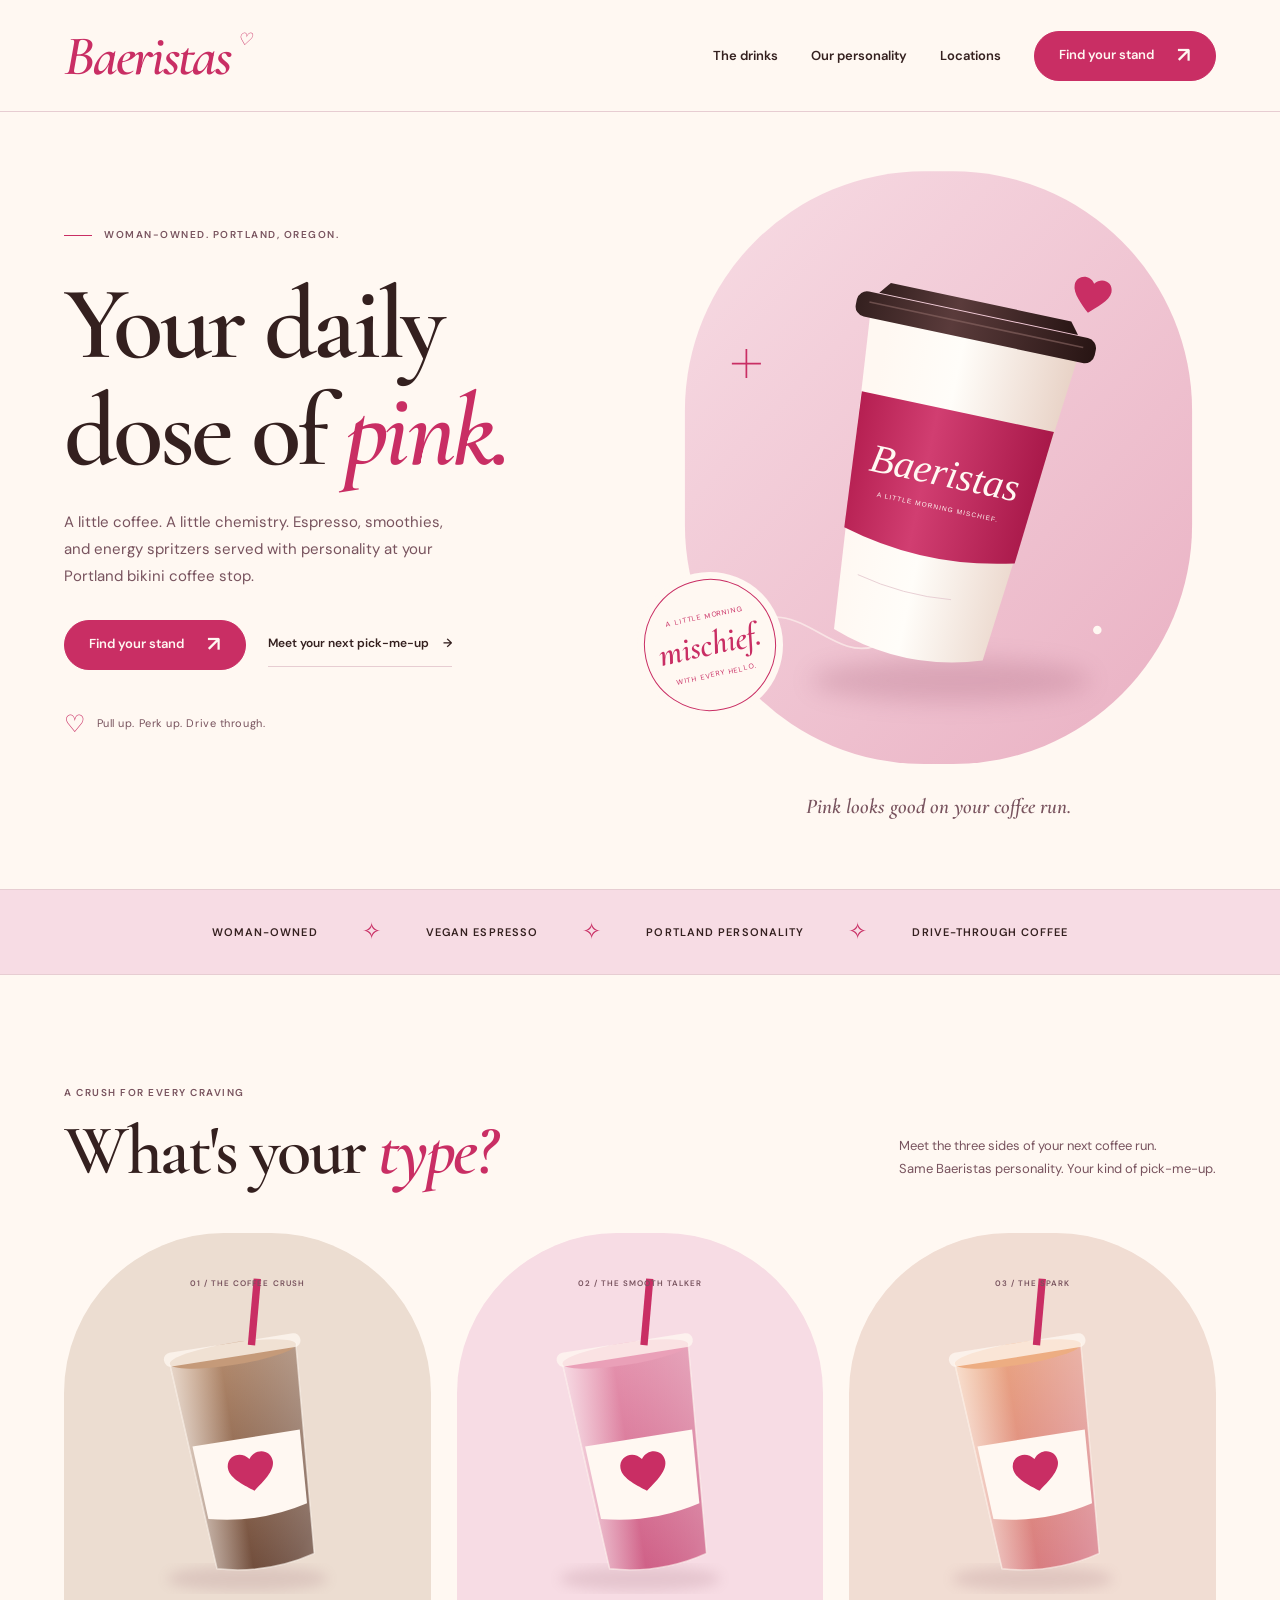
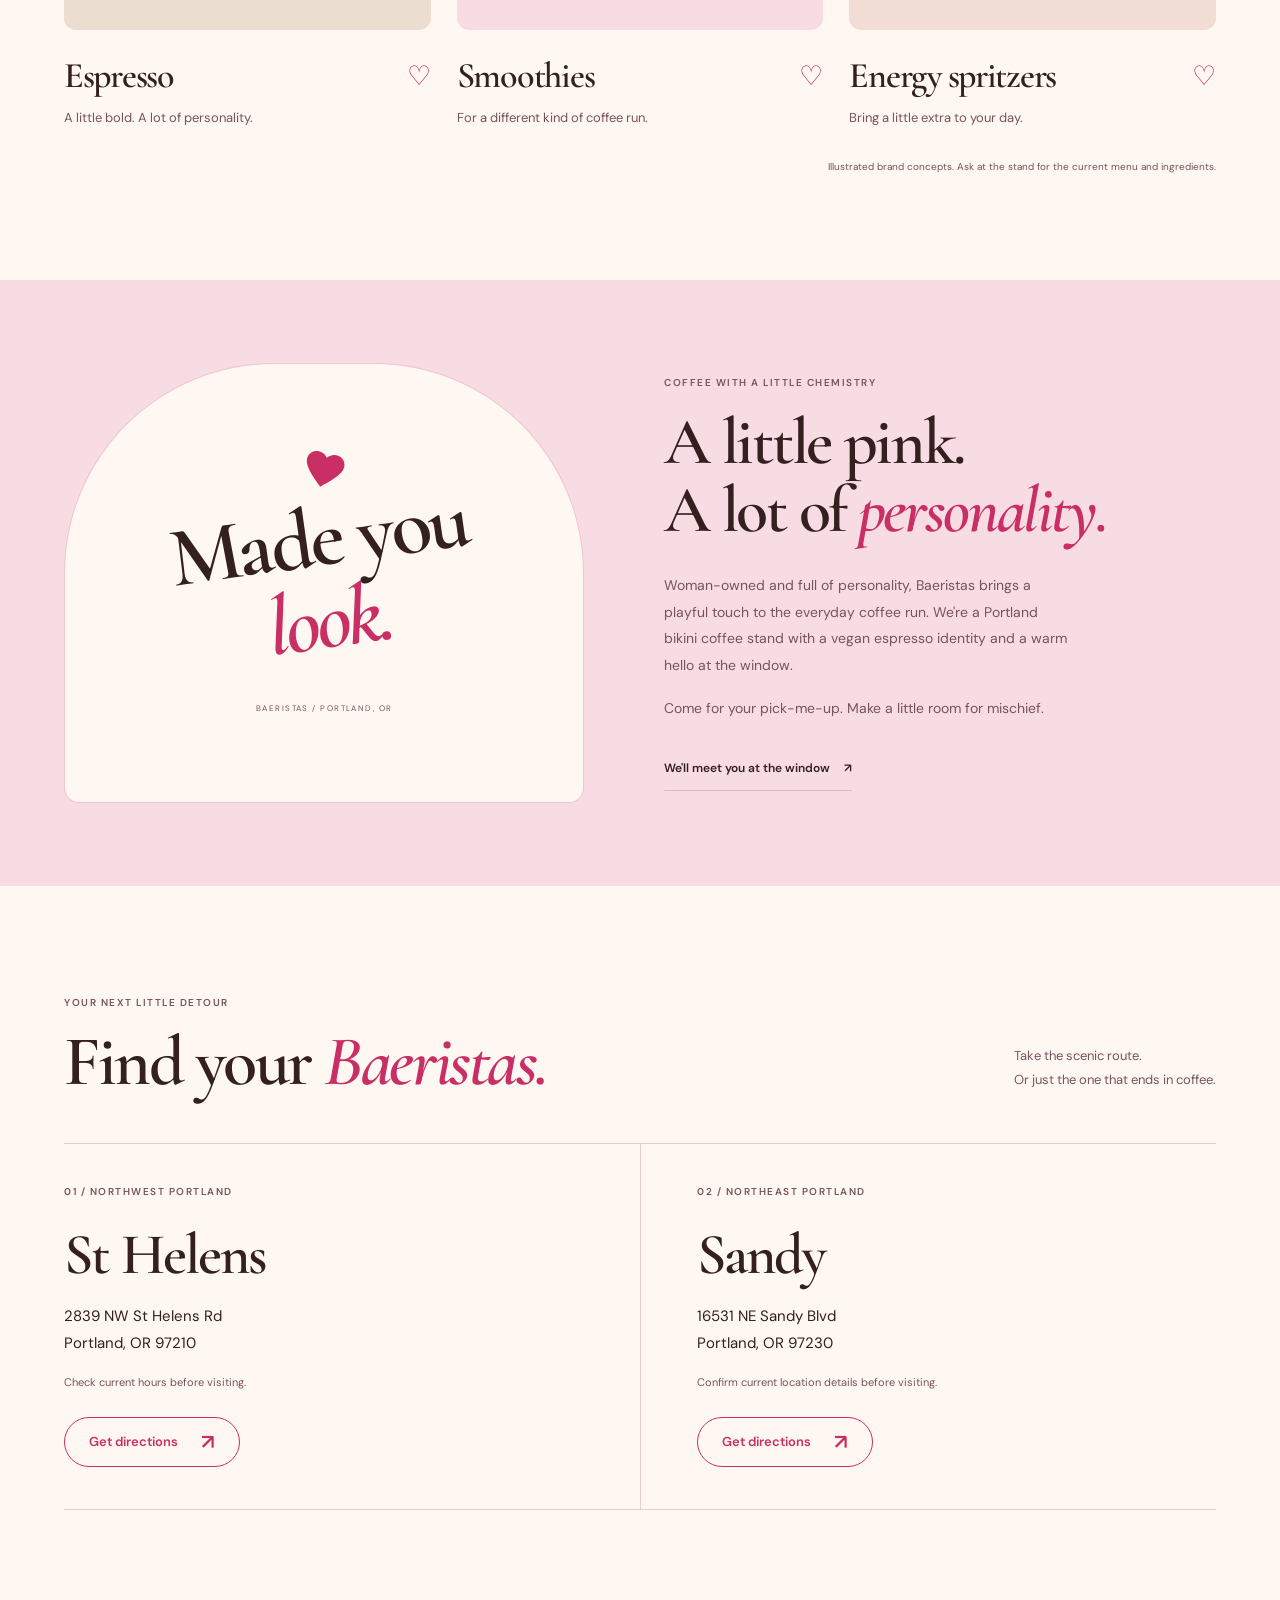
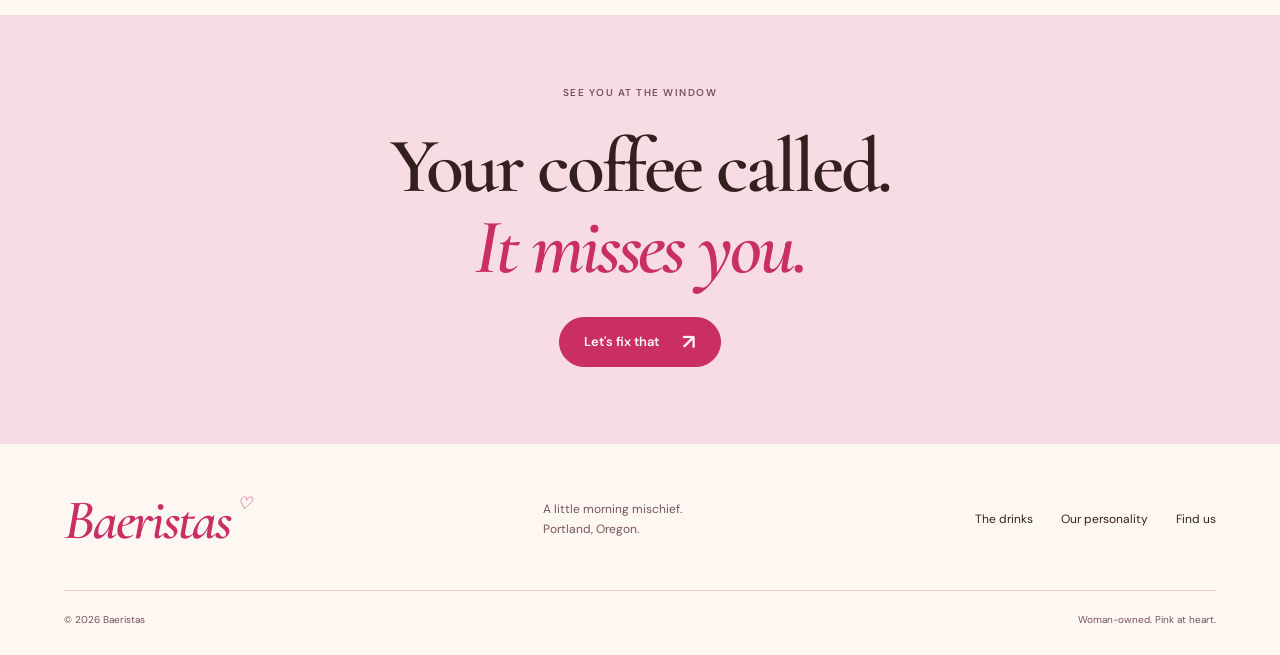
==== website-mockup/index.html @ e29a3599 "Add researched Baeristas brand kit and responsive website mockup" ====
<!doctype html>
<html lang="en">
<head>
<meta charset="utf-8"><meta name="viewport" content="width=device-width, initial-scale=1">
<title>Baeristas — A little morning mischief.</title>
<meta name="description" content="Meet Baeristas, Portland’s woman-owned bikini coffee stop. Explore espresso, smoothies, and energy spritzers, and find your stand.">
<meta name="theme-color" content="#FFF8F2"><meta name="robots" content="noindex,nofollow">
<link rel="icon" href="assets/heart-pink.svg" type="image/svg+xml"><link rel="stylesheet" href="style.css">
<link rel="preload" href="assets/DisplayItalic.ttf" as="font" type="font/ttf" crossorigin>
</head>
<body>
<a href="#main" class="skip">Skip to content</a>
<header class="header">
<a class="wordmark" href="#" aria-label="Baeristas home">Baeristas<span aria-hidden="true">♡</span></a>
<button class="menu-toggle" aria-label="Open navigation" aria-expanded="false" aria-controls="main-nav">Menu <span aria-hidden="true">＋</span></button>
<nav id="main-nav" aria-label="Main navigation"><a href="#drinks">The drinks</a><a href="#story">Our personality</a><a href="#locations">Locations</a><a class="button" href="#locations">Find your stand <span aria-hidden="true">↗</span></a></nav>
</header>
<main id="main">
<section class="hero wrap" aria-labelledby="hero-title">
<div class="hero-copy"><p class="eyebrow"><span class="short-rule"></span> Woman-owned. Portland, Oregon.</p><h1 id="hero-title">Your daily<br>dose of <em>pink.</em></h1><p class="intro">A little coffee. A little chemistry. Espresso, smoothies, and energy spritzers served with personality at your Portland bikini coffee stop.</p><div class="hero-actions"><a class="button" href="#locations">Find your stand <span aria-hidden="true">↗</span></a><a class="text-link" href="#drinks">Meet your next pick-me-up <span aria-hidden="true">→</span></a></div><p class="service"><span aria-hidden="true">♡</span> Pull up. Perk up. Drive through.</p></div>
<div class="hero-art"><img src="assets/hero-cup.svg" alt="Illustration of a cream Baeristas coffee cup with a cherry-pink sleeve" width="650" height="740" fetchpriority="high"><div class="hero-badge"><span>A LITTLE MORNING</span><strong>mischief.</strong><span>WITH EVERY HELLO.</span></div><p class="art-caption">Pink looks good on your coffee run.</p></div>
</section>
<div class="brand-strip" aria-label="Woman-owned, vegan positioning, drive-through coffee"><span>Woman-owned</span><span aria-hidden="true">✧</span><span>Vegan espresso</span><span aria-hidden="true">✧</span><span>Portland personality</span><span aria-hidden="true">✧</span><span>Drive-through coffee</span></div>
<section id="drinks" class="drinks wrap" aria-labelledby="drinks-title"><div class="section-top"><div><p class="eyebrow">A crush for every craving</p><h2 id="drinks-title">What's your <em>type?</em></h2></div><p>Meet the three sides of your next coffee run.<br>Same Baeristas personality. Your kind of pick-me-up.</p></div>
<div class="drink-grid">
<article class="drink"><div class="drink-art coffee-art"><span class="number">01 / THE COFFEE CRUSH</span><img src="assets/espresso.svg" alt="Illustrated iced coffee" width="500" height="480" loading="lazy"></div><div class="drink-title"><h3>Espresso</h3><span aria-hidden="true">♡</span></div><p>A little bold. A lot of personality.</p></article>
<article class="drink"><div class="drink-art smoothie-art"><span class="number">02 / THE SMOOTH TALKER</span><img src="assets/smoothies.svg" alt="Illustrated pink blended drink" width="500" height="480" loading="lazy"></div><div class="drink-title"><h3>Smoothies</h3><span aria-hidden="true">♡</span></div><p>For a different kind of coffee run.</p></article>
<article class="drink"><div class="drink-art spritzer-art"><span class="number">03 / THE SPARK</span><img src="assets/spritzers.svg" alt="Illustrated colorful energy spritzer" width="500" height="480" loading="lazy"></div><div class="drink-title"><h3>Energy spritzers</h3><span aria-hidden="true">♡</span></div><p>Bring a little extra to your day.</p></article>
</div><p class="drink-note">Illustrated brand concepts. Ask at the stand for the current menu and ingredients.</p>
</section>
<section id="story" class="story" aria-labelledby="story-title"><div class="story-inner wrap"><div class="story-art" aria-hidden="true"><div class="orbit"></div><img src="assets/heart-pink.svg" alt="" width="110" height="100"><span>Made you<br><em>look.</em></span><small>BAERISTAS / PORTLAND, OR</small></div><div class="story-copy"><p class="eyebrow">Coffee with a little chemistry</p><h2 id="story-title">A little pink.<br>A lot of <em>personality.</em></h2><p>Woman-owned and full of personality, Baeristas brings a playful touch to the everyday coffee run. We're a Portland bikini coffee stand with a vegan espresso identity and a warm hello at the window.</p><p>Come for your pick-me-up. Make a little room for mischief.</p><a class="text-link" href="#locations">We'll meet you at the window <span aria-hidden="true">↗</span></a></div></div></section>
<section id="locations" class="locations wrap" aria-labelledby="locations-title"><div class="section-top"><div><p class="eyebrow">Your next little detour</p><h2 id="locations-title">Find your <em>Baeristas.</em></h2></div><p>Take the scenic route.<br>Or just the one that ends in coffee.</p></div><div class="location-grid">
<article class="location"><p class="eyebrow">01 / Northwest Portland</p><h3>St Helens</h3><address>2839 NW St Helens Rd<br>Portland, OR 97210</address><p class="hours">Check current hours before visiting.</p><a class="button outline" href="https://www.google.com/maps/dir/?api=1&amp;destination=2839%20NW%20St%20Helens%20Rd%2C%20Portland%2C%20OR%2097210" target="_blank" rel="noopener noreferrer">Get directions <span aria-hidden="true">↗</span><span class="sr-only"> to St Helens, opens a new tab</span></a></article>
<article class="location"><p class="eyebrow">02 / Northeast Portland</p><h3>Sandy</h3><address>16531 NE Sandy Blvd<br>Portland, OR 97230</address><p class="hours">Confirm current location details before visiting.</p><a class="button outline" href="https://www.google.com/maps/dir/?api=1&amp;destination=16531%20NE%20Sandy%20Blvd%2C%20Portland%2C%20OR%2097230" target="_blank" rel="noopener noreferrer">Get directions <span aria-hidden="true">↗</span><span class="sr-only"> to Sandy, opens a new tab</span></a></article>
</div></section>
<section class="closing"><p class="eyebrow">See you at the window</p><p>Your coffee called.<br><em>It misses you.</em></p><a class="button" href="#locations">Let's fix that <span aria-hidden="true">↗</span></a></section>
</main>
<footer class="footer wrap"><div class="footer-top"><a class="wordmark" href="#" aria-label="Baeristas home">Baeristas<span aria-hidden="true">♡</span></a><p>A little morning mischief.<br>Portland, Oregon.</p><nav aria-label="Footer navigation"><a href="#drinks">The drinks</a><a href="#story">Our personality</a><a href="#locations">Find us</a></nav></div><div class="footer-bottom"><small>© 2026 Baeristas</small><small>Woman-owned. Pink at heart.</small></div></footer>
<a class="mobile-visit button" href="#locations">Find your stand <span aria-hidden="true">↗</span></a>
<script src="script.js"></script>
</body></html>
---- website-mockup/style.css ----
@font-face{font-family:Display;src:url(assets/Display.ttf) format('truetype');font-weight:600;font-display:swap}@font-face{font-family:Display;src:url(assets/DisplayItalic.ttf) format('truetype');font-style:italic;font-weight:600;font-display:swap}@font-face{font-family:Body;src:url(assets/Body.ttf) format('truetype');font-weight:400;font-display:swap}@font-face{font-family:Body;src:url(assets/BodyBold.ttf) format('truetype');font-weight:600;font-display:swap}
:root{--cream:#FFF8F2;--blush:#F7DCE4;--pink:#C92E64;--ink:#34201F;--berry:#78535E;--line:#E7CDD2;--display:Display,Georgia,serif;--body:Body,Arial,sans-serif}
*{box-sizing:border-box}html{scroll-behavior:smooth;scroll-padding-top:35px}body{margin:0;background:var(--cream);color:var(--ink);font-family:var(--body);font-size:16px;line-height:1.65}a{color:inherit;text-decoration:none}button{font:inherit}a,button{-webkit-tap-highlight-color:transparent}a:focus-visible,button:focus-visible{outline:3px solid var(--pink);outline-offset:6px}img{display:block;max-width:100%}em{font-weight:600;color:var(--pink)}h1,h2,h3,p{margin:0}h1,h2,h3{font-family:var(--display);font-weight:600;line-height:1.03;letter-spacing:-.035em}h1{font-size:clamp(72px,8.1vw,120px)}h2{font-size:clamp(48px,5.5vw,76px)}h3{font-size:39px}p{color:var(--berry)}.wrap{max-width:1320px;margin:auto;padding-left:64px;padding-right:64px}.header{max-width:1440px;margin:auto;min-height:112px;padding:22px 64px;display:flex;align-items:center;justify-content:space-between;border-bottom:1px solid var(--line);gap:28px}.wordmark{font-family:var(--display);font-style:italic;font-size:56px;line-height:1;letter-spacing:-.04em;color:var(--pink);display:inline-flex;align-items:flex-start;gap:7px}.wordmark span{font-family:var(--body);font-size:17px;margin-top:3px}.header nav{display:flex;align-items:center;gap:33px;font-size:13px;font-weight:600}.header nav>a:not(.button){min-height:44px;display:flex;align-items:center}.button{min-height:50px;padding:13px 24px;border:1px solid var(--pink);border-radius:100px;display:inline-flex;align-items:center;justify-content:center;gap:23px;background:var(--pink);color:var(--cream);font-size:13px;font-weight:600;line-height:1.4;transition:background .2s,transform .2s;white-space:nowrap}.button:hover{background:#AD2153;border-color:#AD2153;transform:translateY(-2px)}.button span[aria-hidden]{font-size:21px;line-height:1}.hero{display:grid;grid-template-columns:1.05fr 1fr;gap:14px;padding-top:44px;padding-bottom:64px;align-items:center}.hero-copy{padding-top:12px;padding-bottom:22px;position:relative;z-index:1}.eyebrow{text-transform:uppercase;letter-spacing:.15em;font-size:10px;font-weight:600;color:var(--berry);display:flex;align-items:center;gap:12px}.short-rule{height:1px;width:28px;background:var(--pink)}.hero h1{margin:27px 0 24px}.hero .intro{max-width:405px;font-size:15px;line-height:1.8}.hero-actions{display:flex;align-items:center;gap:22px;margin:30px 0}.text-link{font-size:12px;font-weight:600;line-height:1.6;display:inline-flex;gap:14px;align-items:center;min-height:44px;border-bottom:1px solid var(--line)}.text-link:hover{color:var(--pink);border-color:var(--pink)}.service{font-size:11px;letter-spacing:.05em;display:flex;gap:10px;align-items:center;margin-top:34px}.service span{font-size:24px;color:var(--pink)}.hero-art{position:relative;min-width:0}.hero-art>img{width:100%;height:auto}.hero-badge{position:absolute;left:-3%;bottom:17%;width:132px;height:132px;border-radius:50%;background:var(--cream);border:1px solid var(--pink);display:flex;flex-direction:column;align-items:center;justify-content:center;transform:rotate(-12deg);color:var(--pink);box-shadow:0 0 0 7px var(--cream)}.hero-badge span{font-size:7px;letter-spacing:.13em}.hero-badge strong{font-family:var(--display);font-style:italic;font-size:34px;line-height:1.4}.art-caption{text-align:center;font-family:var(--display);font-style:italic;font-size:21px;margin-top:2px}.brand-strip{display:flex;align-items:center;justify-content:center;gap:44px;background:var(--blush);border-top:1px solid var(--line);border-bottom:1px solid var(--line);padding:23px 24px;font-size:11px;font-weight:600;letter-spacing:.1em;text-transform:uppercase}.brand-strip span:nth-child(even){font-size:23px;font-weight:400;color:var(--pink)}.drinks{padding-top:110px;padding-bottom:105px}.section-top{display:flex;justify-content:space-between;gap:45px;align-items:flex-end;margin-bottom:45px}.section-top h2{margin-top:14px}.section-top>p{font-size:13px;line-height:1.8;margin-bottom:7px}.drink-grid{display:grid;grid-template-columns:repeat(3,1fr);gap:26px}.drink-art{border-radius:160px 160px 12px 12px;position:relative;overflow:hidden;padding-top:45px}.coffee-art{background:#ECDDD1}.smoothie-art{background:var(--blush)}.spritzer-art{background:#F1DDD3}.drink-art img{width:100%;height:auto}.number{font-size:8px;letter-spacing:.13em;position:absolute;top:44px;left:0;width:100%;text-align:center;color:var(--berry);font-weight:600}.drink-title{display:flex;justify-content:space-between;align-items:center;margin-top:24px;gap:12px}.drink-title h3{font-size:36px}.drink-title>span{color:var(--pink);font-size:27px}.drink>p{font-size:13px;margin-top:9px}.drink-note{font-size:10px;text-align:right;margin-top:30px}.story{background:var(--blush);padding:83px 0}.story-inner{display:grid;grid-template-columns:1fr 1.06fr;align-items:center;gap:80px}.story-art{position:relative;min-height:440px;display:flex;align-items:center;justify-content:center;flex-direction:column;border:1px solid #C92E6440;border-radius:210px 210px 15px 15px;overflow:hidden;background:var(--cream)}.story-art>span{font-family:var(--display);font-size:85px;letter-spacing:-.04em;line-height:.96;transform:rotate(-8deg);text-align:center;margin-top:8px}.story-art img{width:42px;height:auto;transform:rotate(13deg)}.story-art small{font-size:8px;letter-spacing:.18em;margin-top:42px;color:var(--berry)}.story-copy h2{font-size:66px;margin:18px 0 27px}.story-copy>p:not(.eyebrow){font-size:14px;line-height:1.9;max-width:410px;margin-bottom:16px}.story-copy .text-link{margin-top:10px;border-color:#C92E6440}.locations{padding-top:109px;padding-bottom:105px}.location-grid{display:grid;grid-template-columns:1fr 1fr;border-top:1px solid var(--line);border-bottom:1px solid var(--line)}.location{padding:40px 40px 42px 0}.location+.location{border-left:1px solid var(--line);padding-left:56px}.location h3{font-size:58px;margin:24px 0 19px}.location address{font-style:normal;font-size:15px;line-height:1.8}.hours{font-size:11px;margin-top:16px;margin-bottom:26px}.outline{background:transparent;color:var(--pink)}.outline:hover{color:var(--cream)}.closing{background:var(--blush);text-align:center;padding:70px 24px 77px}.closing .eyebrow{justify-content:center}.closing>p:not(.eyebrow){font-family:var(--display);font-size:78px;letter-spacing:-.04em;line-height:1.04;color:var(--ink);margin:24px 0 29px}.footer{padding-top:48px;padding-bottom:26px}.footer-top{display:flex;align-items:center;justify-content:space-between;gap:25px;padding-bottom:42px}.footer-top p{font-size:12px}.footer nav{display:flex;gap:28px;font-size:12px}.footer nav a{min-height:44px;display:flex;align-items:center}.footer-bottom{display:flex;align-items:center;justify-content:space-between;border-top:1px solid var(--line);padding-top:21px;color:var(--berry)}.footer-bottom small{font-size:10px}.menu-toggle,.mobile-visit{display:none}.sr-only{position:absolute;width:1px;height:1px;padding:0;margin:-1px;overflow:hidden;clip:rect(0,0,0,0);white-space:nowrap;border:0}.skip{position:fixed;top:12px;left:12px;z-index:10;transform:translateY(-200%);padding:10px 20px;background:var(--ink);color:var(--cream)}.skip:focus{transform:translateY(0)}
@media(min-width:1450px){.hero{gap:40px}.hero h1{font-size:120px}}
@media(max-width:1100px){.wrap{padding-left:40px;padding-right:40px}.header{padding-left:40px;padding-right:40px}.header nav{gap:22px}.hero h1{font-size:86px}.hero-actions{flex-wrap:wrap;gap:12px}.hero .intro{font-size:14px;max-width:340px}.hero-badge{width:108px;height:108px}.hero-badge strong{font-size:29px}.brand-strip{gap:24px;font-size:9px}.story-inner{gap:42px}.story-copy h2{font-size:55px}.story-art>span{font-size:75px}.section-top{gap:28px}.section-top>p{max-width:260px;font-size:12px}.drink-title h3{font-size:29px}}
@media(max-width:800px){.header{min-height:94px}.header nav{gap:17px}.header nav .button{display:none}.wordmark{font-size:47px}.hero{padding-top:38px;padding-bottom:45px;gap:0}.hero h1{font-size:76px}.hero .eyebrow{font-size:8px;letter-spacing:.08em}.hero .intro{font-size:13px;max-width:290px}.hero-badge{left:-4%;bottom:8%;width:92px;height:92px}.hero-badge span{font-size:5px}.hero-badge strong{font-size:25px}.hero-actions{margin:23px 0}.service{margin-top:15px;font-size:9px}.art-caption{font-size:17px;margin-top:14px}.brand-strip{gap:17px;font-size:8px;padding:18px 15px}.brand-strip span:nth-child(even){font-size:18px}.drinks,.locations{padding-top:75px;padding-bottom:75px}.section-top h2{font-size:54px}.section-top>p{max-width:220px;font-size:11px}.drink-grid{gap:16px}.drink-title h3{font-size:26px}.drink>p{font-size:11px}.number{font-size:6px;top:33px}.drink-art{padding-top:34px}.story{padding:60px 0}.story-inner{gap:34px}.story-art{min-height:360px}.story-art>span{font-size:63px}.story-copy h2{font-size:46px}.story-copy>p:not(.eyebrow){font-size:12px}.story-copy .eyebrow{font-size:8px}.location+.location{padding-left:32px}.location h3{font-size:49px}.location address{font-size:13px}.hours{font-size:10px;min-height:32px}.footer nav{gap:15px}.footer-top p{max-width:160px;font-size:11px}.closing>p:not(.eyebrow){font-size:68px}}
@media(max-width:600px){html{scroll-padding-top:22px}.wrap{padding-left:24px;padding-right:24px}.header{padding:21px 24px;min-height:85px;position:relative;flex-wrap:wrap;gap:0}.header .wordmark{font-size:44px}.menu-toggle{display:flex;align-items:center;justify-content:center;gap:10px;min-height:44px;min-width:70px;background:transparent;border:0;color:var(--ink);font-size:12px;padding:6px 0 6px 15px}.menu-toggle span{font-size:23px;color:var(--pink)}.header nav{display:none;flex-basis:100%;flex-direction:column;align-items:stretch;padding:26px 0 7px;gap:8px}.header nav.open{display:flex}.header nav a{justify-content:center}.header nav .button{display:flex;margin-top:10px}.hero{display:flex;flex-direction:column;padding-top:32px;padding-bottom:33px;gap:19px}.hero-copy{padding:0;width:100%}.hero .eyebrow{font-size:8px;letter-spacing:.12em}.hero h1{font-size:83px;line-height:.97;margin-top:24px;margin-bottom:24px}.hero .intro{font-size:13px;max-width:335px;line-height:1.8}.hero-actions{margin:24px 0 0;gap:7px 15px;align-items:center}.hero-actions .button{padding:13px 21px;gap:18px}.hero-actions .text-link{font-size:10px;gap:7px}.service{margin-top:15px;font-size:9px}.hero-art{width:100%;max-width:380px;margin-top:0}.hero-art>img{height:380px;object-fit:contain}.hero-badge{width:102px;height:102px;left:0;bottom:15%}.hero-badge span{font-size:6px}.hero-badge strong{font-size:27px}.art-caption{font-size:19px;margin-top:0}.brand-strip{flex-wrap:wrap;gap:5px 18px;padding:21px 24px;font-size:8px;letter-spacing:.06em}.brand-strip span:nth-child(4){display:none}.brand-strip span{flex:0 0 auto}.drinks{padding-top:57px;padding-bottom:57px}.section-top{display:block;margin-bottom:30px}.section-top h2{font-size:58px;margin-top:15px}.section-top>p{font-size:12px;margin-top:19px;max-width:100%}.drink-grid{grid-template-columns:1fr;gap:35px}.drink-art{border-radius:180px 180px 12px 12px;padding-top:15px}.drink-art img{height:330px;object-fit:contain}.number{font-size:8px;top:31px}.drink-title{margin-top:17px}.drink-title h3{font-size:37px}.drink>p{font-size:12px;margin-top:7px}.drink-note{text-align:left;font-size:9px;line-height:1.7;margin-top:25px}.story{padding:40px 0 48px}.story-inner{grid-template-columns:1fr;gap:35px}.story-art{min-height:340px}.story-art>span{font-size:77px}.story-art small{margin-top:30px}.story-copy h2{font-size:58px;margin-top:17px}.story-copy .eyebrow{font-size:9px}.story-copy>p:not(.eyebrow){font-size:13px}.locations{padding-top:58px;padding-bottom:57px}.locations h2{font-size:55px}.location-grid{grid-template-columns:1fr}.location{padding:30px 0}.location+.location{padding:30px 0;border-left:0;border-top:1px solid var(--line)}.location h3{font-size:52px;margin:18px 0}.location address{font-size:14px}.hours{font-size:10px;min-height:0;margin:14px 0 22px}.closing{padding:47px 24px 49px}.closing>p:not(.eyebrow){font-size:60px}.closing .eyebrow{font-size:8px}.footer{padding-top:33px;padding-bottom:104px}.footer-top{flex-wrap:wrap;align-items:flex-start;padding-bottom:25px;gap:26px}.footer-top .wordmark{font-size:48px}.footer-top>p{font-size:10px;padding-top:4px;max-width:120px}.footer nav{flex-basis:100%;gap:29px;font-size:11px}.footer-bottom{gap:20px}.footer-bottom small{font-size:9px}.mobile-visit{position:fixed;bottom:max(14px,env(safe-area-inset-bottom));left:24px;right:24px;z-index:5;box-shadow:0 4px 24px #34201F25;display:flex;min-height:50px;border:3px solid var(--cream);justify-content:space-between;padding:12px 22px}.skip{font-size:12px}}
@media(prefers-reduced-motion:reduce){html{scroll-behavior:auto}*{transition:none!important}}
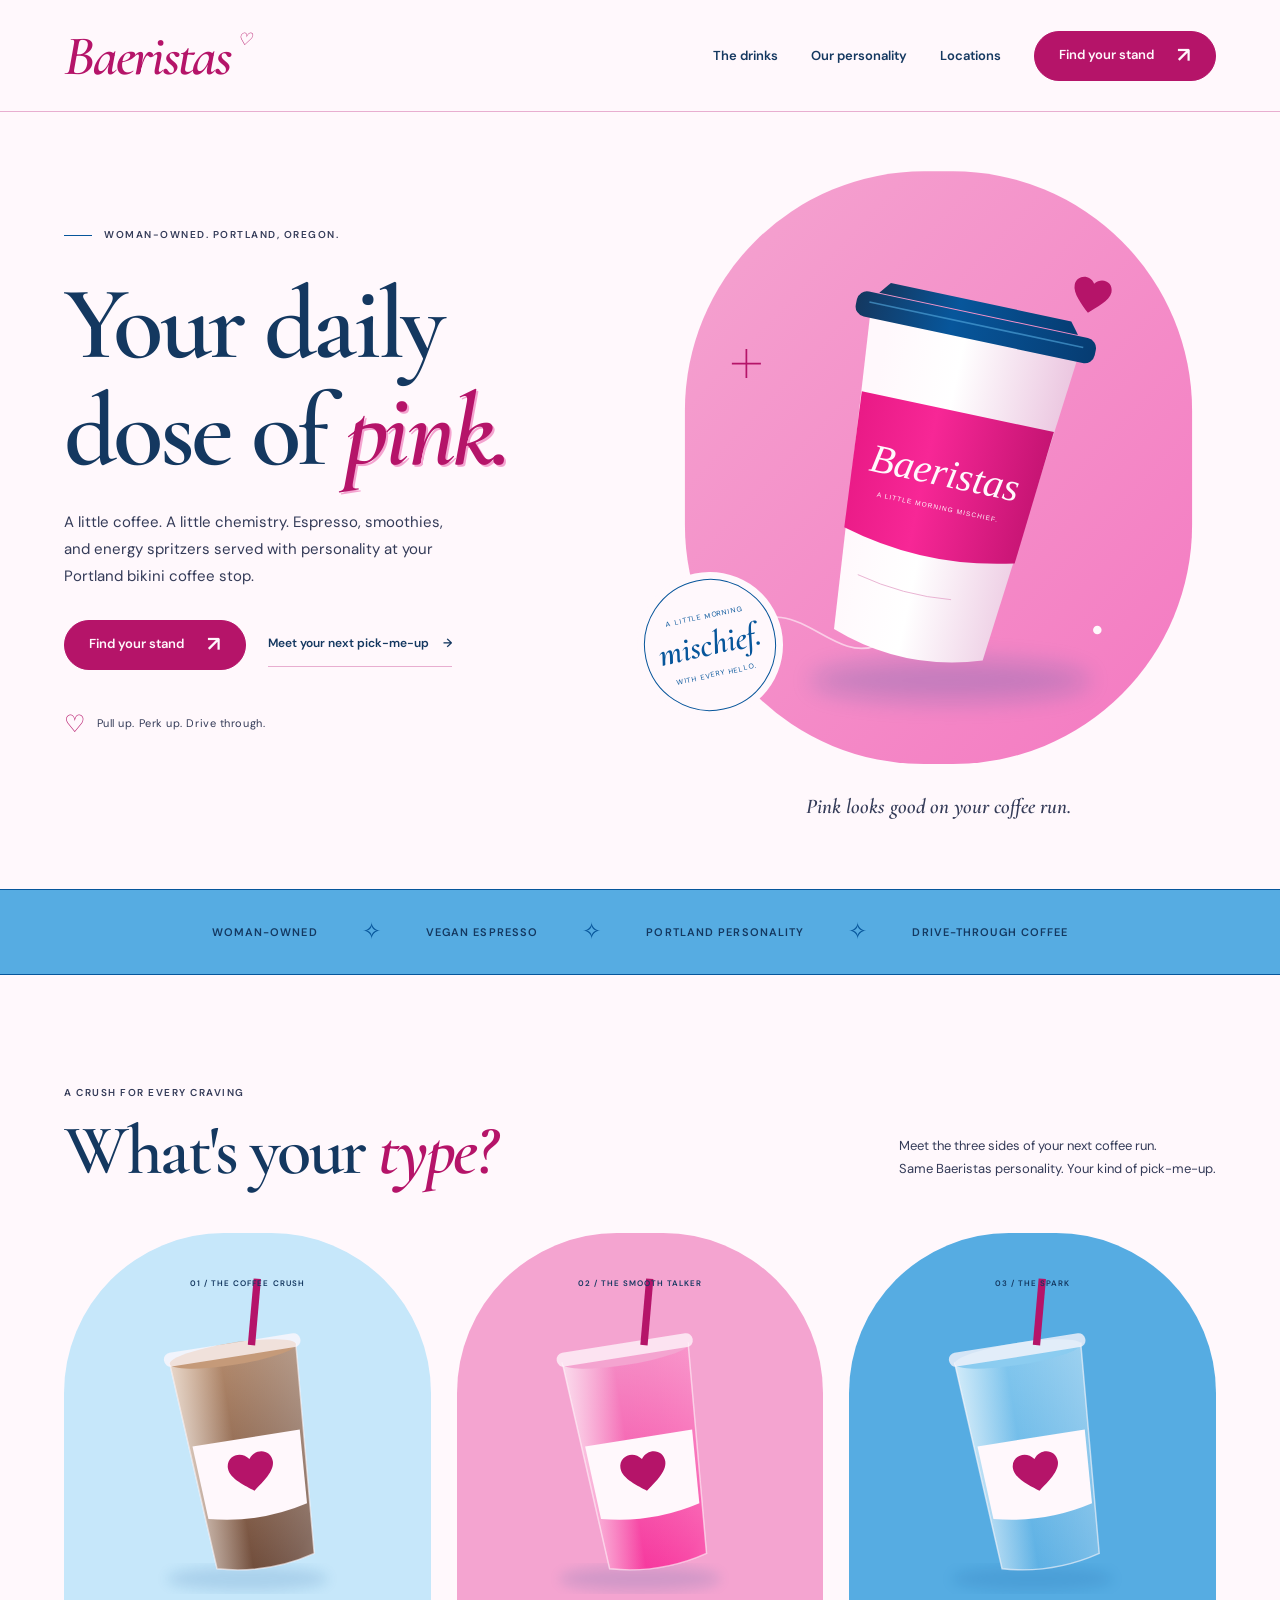
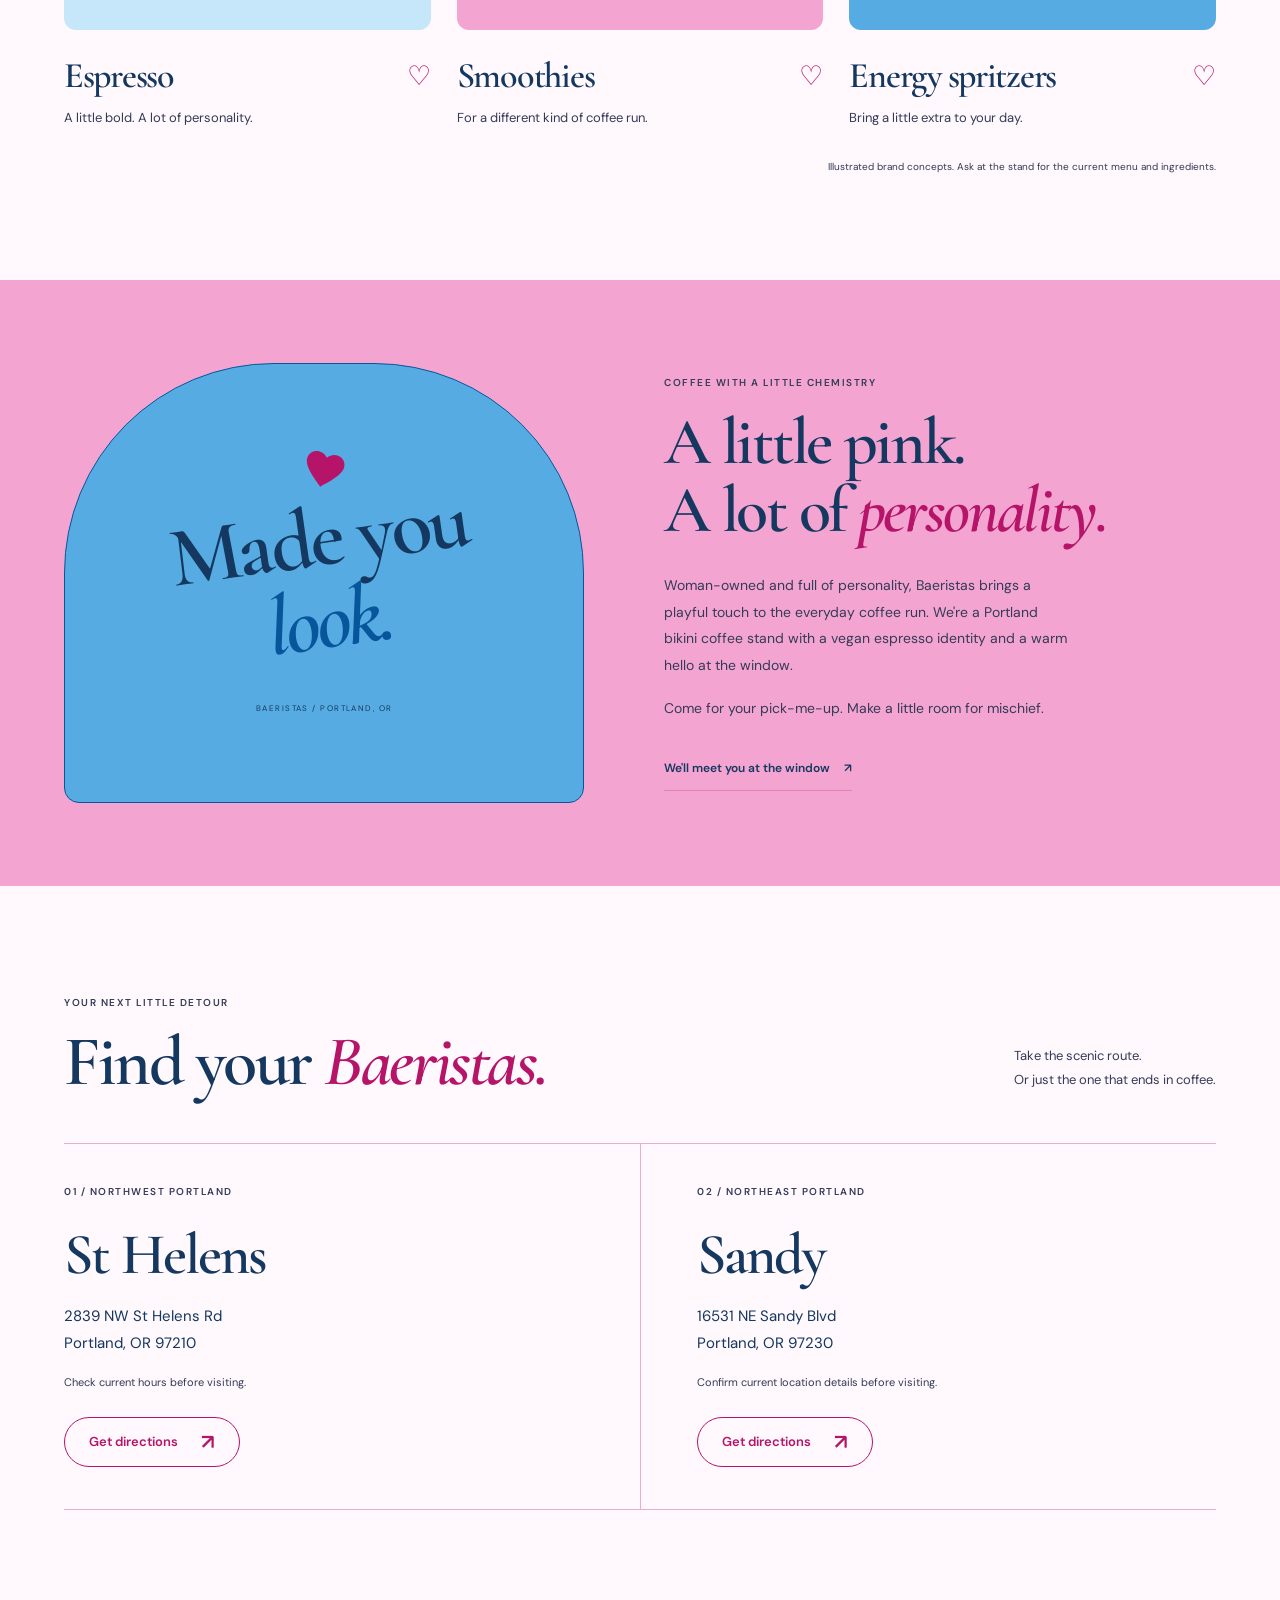
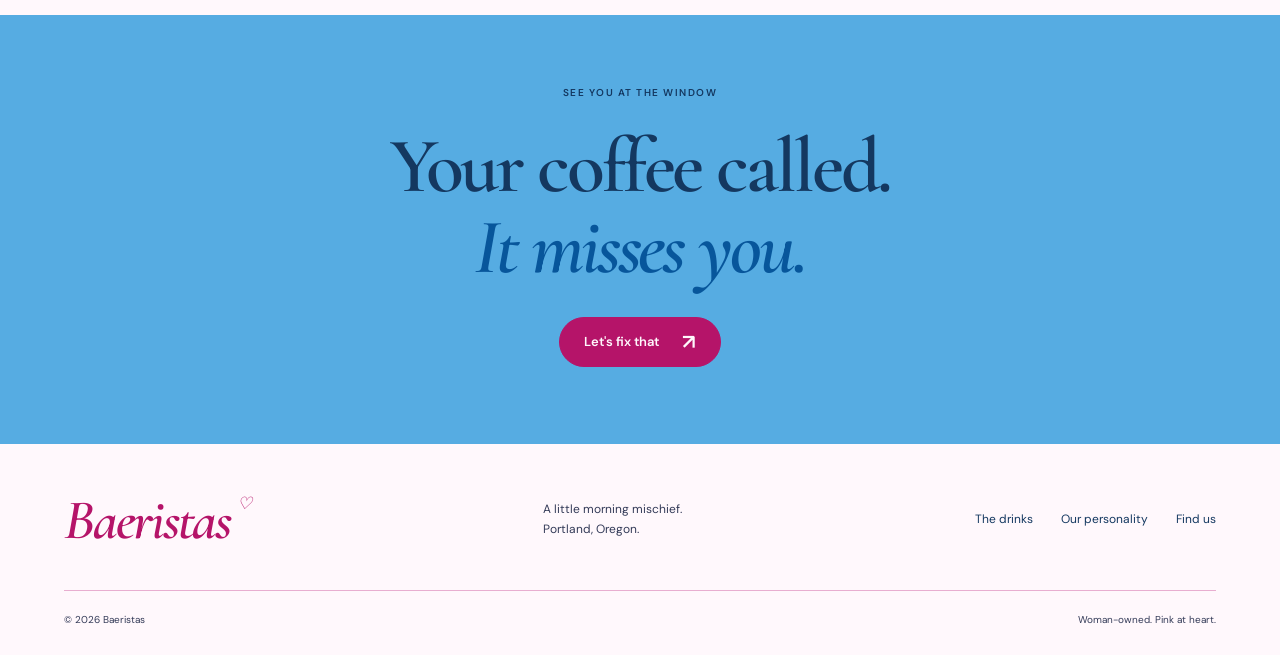
==== commit a410e985: "Apply current pink and blue colorway across brand kit and website" ====
--- a/website-mockup/index.html
+++ b/website-mockup/index.html
@@ -4,7 +4,7 @@
 <meta charset="utf-8"><meta name="viewport" content="width=device-width, initial-scale=1">
 <title>Baeristas — A little morning mischief.</title>
 <meta name="description" content="Meet Baeristas, Portland’s woman-owned bikini coffee stop. Explore espresso, smoothies, and energy spritzers, and find your stand.">
-<meta name="theme-color" content="#FFF8F2"><meta name="robots" content="noindex,nofollow">
+<meta name="theme-color" content="#FFF8FC"><meta name="robots" content="noindex,nofollow">
 <link rel="icon" href="assets/heart-pink.svg" type="image/svg+xml"><link rel="stylesheet" href="style.css">
 <link rel="preload" href="assets/DisplayItalic.ttf" as="font" type="font/ttf" crossorigin>
 </head>
--- a/website-mockup/style.css
+++ b/website-mockup/style.css
@@ -1,8 +1,13 @@
 @font-face{font-family:Display;src:url(assets/Display.ttf) format('truetype');font-weight:600;font-display:swap}@font-face{font-family:Display;src:url(assets/DisplayItalic.ttf) format('truetype');font-style:italic;font-weight:600;font-display:swap}@font-face{font-family:Body;src:url(assets/Body.ttf) format('truetype');font-weight:400;font-display:swap}@font-face{font-family:Body;src:url(assets/BodyBold.ttf) format('truetype');font-weight:600;font-display:swap}
-:root{--cream:#FFF8F2;--blush:#F7DCE4;--pink:#C92E64;--ink:#34201F;--berry:#78535E;--line:#E7CDD2;--display:Display,Georgia,serif;--body:Body,Arial,sans-serif}
-*{box-sizing:border-box}html{scroll-behavior:smooth;scroll-padding-top:35px}body{margin:0;background:var(--cream);color:var(--ink);font-family:var(--body);font-size:16px;line-height:1.65}a{color:inherit;text-decoration:none}button{font:inherit}a,button{-webkit-tap-highlight-color:transparent}a:focus-visible,button:focus-visible{outline:3px solid var(--pink);outline-offset:6px}img{display:block;max-width:100%}em{font-weight:600;color:var(--pink)}h1,h2,h3,p{margin:0}h1,h2,h3{font-family:var(--display);font-weight:600;line-height:1.03;letter-spacing:-.035em}h1{font-size:clamp(72px,8.1vw,120px)}h2{font-size:clamp(48px,5.5vw,76px)}h3{font-size:39px}p{color:var(--berry)}.wrap{max-width:1320px;margin:auto;padding-left:64px;padding-right:64px}.header{max-width:1440px;margin:auto;min-height:112px;padding:22px 64px;display:flex;align-items:center;justify-content:space-between;border-bottom:1px solid var(--line);gap:28px}.wordmark{font-family:var(--display);font-style:italic;font-size:56px;line-height:1;letter-spacing:-.04em;color:var(--pink);display:inline-flex;align-items:flex-start;gap:7px}.wordmark span{font-family:var(--body);font-size:17px;margin-top:3px}.header nav{display:flex;align-items:center;gap:33px;font-size:13px;font-weight:600}.header nav>a:not(.button){min-height:44px;display:flex;align-items:center}.button{min-height:50px;padding:13px 24px;border:1px solid var(--pink);border-radius:100px;display:inline-flex;align-items:center;justify-content:center;gap:23px;background:var(--pink);color:var(--cream);font-size:13px;font-weight:600;line-height:1.4;transition:background .2s,transform .2s;white-space:nowrap}.button:hover{background:#AD2153;border-color:#AD2153;transform:translateY(-2px)}.button span[aria-hidden]{font-size:21px;line-height:1}.hero{display:grid;grid-template-columns:1.05fr 1fr;gap:14px;padding-top:44px;padding-bottom:64px;align-items:center}.hero-copy{padding-top:12px;padding-bottom:22px;position:relative;z-index:1}.eyebrow{text-transform:uppercase;letter-spacing:.15em;font-size:10px;font-weight:600;color:var(--berry);display:flex;align-items:center;gap:12px}.short-rule{height:1px;width:28px;background:var(--pink)}.hero h1{margin:27px 0 24px}.hero .intro{max-width:405px;font-size:15px;line-height:1.8}.hero-actions{display:flex;align-items:center;gap:22px;margin:30px 0}.text-link{font-size:12px;font-weight:600;line-height:1.6;display:inline-flex;gap:14px;align-items:center;min-height:44px;border-bottom:1px solid var(--line)}.text-link:hover{color:var(--pink);border-color:var(--pink)}.service{font-size:11px;letter-spacing:.05em;display:flex;gap:10px;align-items:center;margin-top:34px}.service span{font-size:24px;color:var(--pink)}.hero-art{position:relative;min-width:0}.hero-art>img{width:100%;height:auto}.hero-badge{position:absolute;left:-3%;bottom:17%;width:132px;height:132px;border-radius:50%;background:var(--cream);border:1px solid var(--pink);display:flex;flex-direction:column;align-items:center;justify-content:center;transform:rotate(-12deg);color:var(--pink);box-shadow:0 0 0 7px var(--cream)}.hero-badge span{font-size:7px;letter-spacing:.13em}.hero-badge strong{font-family:var(--display);font-style:italic;font-size:34px;line-height:1.4}.art-caption{text-align:center;font-family:var(--display);font-style:italic;font-size:21px;margin-top:2px}.brand-strip{display:flex;align-items:center;justify-content:center;gap:44px;background:var(--blush);border-top:1px solid var(--line);border-bottom:1px solid var(--line);padding:23px 24px;font-size:11px;font-weight:600;letter-spacing:.1em;text-transform:uppercase}.brand-strip span:nth-child(even){font-size:23px;font-weight:400;color:var(--pink)}.drinks{padding-top:110px;padding-bottom:105px}.section-top{display:flex;justify-content:space-between;gap:45px;align-items:flex-end;margin-bottom:45px}.section-top h2{margin-top:14px}.section-top>p{font-size:13px;line-height:1.8;margin-bottom:7px}.drink-grid{display:grid;grid-template-columns:repeat(3,1fr);gap:26px}.drink-art{border-radius:160px 160px 12px 12px;position:relative;overflow:hidden;padding-top:45px}.coffee-art{background:#ECDDD1}.smoothie-art{background:var(--blush)}.spritzer-art{background:#F1DDD3}.drink-art img{width:100%;height:auto}.number{font-size:8px;letter-spacing:.13em;position:absolute;top:44px;left:0;width:100%;text-align:center;color:var(--berry);font-weight:600}.drink-title{display:flex;justify-content:space-between;align-items:center;margin-top:24px;gap:12px}.drink-title h3{font-size:36px}.drink-title>span{color:var(--pink);font-size:27px}.drink>p{font-size:13px;margin-top:9px}.drink-note{font-size:10px;text-align:right;margin-top:30px}.story{background:var(--blush);padding:83px 0}.story-inner{display:grid;grid-template-columns:1fr 1.06fr;align-items:center;gap:80px}.story-art{position:relative;min-height:440px;display:flex;align-items:center;justify-content:center;flex-direction:column;border:1px solid #C92E6440;border-radius:210px 210px 15px 15px;overflow:hidden;background:var(--cream)}.story-art>span{font-family:var(--display);font-size:85px;letter-spacing:-.04em;line-height:.96;transform:rotate(-8deg);text-align:center;margin-top:8px}.story-art img{width:42px;height:auto;transform:rotate(13deg)}.story-art small{font-size:8px;letter-spacing:.18em;margin-top:42px;color:var(--berry)}.story-copy h2{font-size:66px;margin:18px 0 27px}.story-copy>p:not(.eyebrow){font-size:14px;line-height:1.9;max-width:410px;margin-bottom:16px}.story-copy .text-link{margin-top:10px;border-color:#C92E6440}.locations{padding-top:109px;padding-bottom:105px}.location-grid{display:grid;grid-template-columns:1fr 1fr;border-top:1px solid var(--line);border-bottom:1px solid var(--line)}.location{padding:40px 40px 42px 0}.location+.location{border-left:1px solid var(--line);padding-left:56px}.location h3{font-size:58px;margin:24px 0 19px}.location address{font-style:normal;font-size:15px;line-height:1.8}.hours{font-size:11px;margin-top:16px;margin-bottom:26px}.outline{background:transparent;color:var(--pink)}.outline:hover{color:var(--cream)}.closing{background:var(--blush);text-align:center;padding:70px 24px 77px}.closing .eyebrow{justify-content:center}.closing>p:not(.eyebrow){font-family:var(--display);font-size:78px;letter-spacing:-.04em;line-height:1.04;color:var(--ink);margin:24px 0 29px}.footer{padding-top:48px;padding-bottom:26px}.footer-top{display:flex;align-items:center;justify-content:space-between;gap:25px;padding-bottom:42px}.footer-top p{font-size:12px}.footer nav{display:flex;gap:28px;font-size:12px}.footer nav a{min-height:44px;display:flex;align-items:center}.footer-bottom{display:flex;align-items:center;justify-content:space-between;border-top:1px solid var(--line);padding-top:21px;color:var(--berry)}.footer-bottom small{font-size:10px}.menu-toggle,.mobile-visit{display:none}.sr-only{position:absolute;width:1px;height:1px;padding:0;margin:-1px;overflow:hidden;clip:rect(0,0,0,0);white-space:nowrap;border:0}.skip{position:fixed;top:12px;left:12px;z-index:10;transform:translateY(-200%);padding:10px 20px;background:var(--ink);color:var(--cream)}.skip:focus{transform:translateY(0)}
+:root{--cream:#FFF8FC;--blush:#F4A4D0;--pink:#B51469;--ink:#143860;--berry:#343B58;--line:#E8AED0;--hot-pink:#F72796;--sky:#56ACE2;--blue:#07569B;--display:Display,Georgia,serif;--body:Body,Arial,sans-serif}
+*{box-sizing:border-box}html{scroll-behavior:smooth;scroll-padding-top:35px}body{margin:0;background:var(--cream);color:var(--ink);font-family:var(--body);font-size:16px;line-height:1.65}a{color:inherit;text-decoration:none}button{font:inherit}a,button{-webkit-tap-highlight-color:transparent}a:focus-visible,button:focus-visible{outline:3px solid var(--pink);outline-offset:6px}img{display:block;max-width:100%}em{font-weight:600;color:var(--pink)}h1,h2,h3,p{margin:0}h1,h2,h3{font-family:var(--display);font-weight:600;line-height:1.03;letter-spacing:-.035em}h1{font-size:clamp(72px,8.1vw,120px)}h2{font-size:clamp(48px,5.5vw,76px)}h3{font-size:39px}p{color:var(--berry)}.wrap{max-width:1320px;margin:auto;padding-left:64px;padding-right:64px}.header{max-width:1440px;margin:auto;min-height:112px;padding:22px 64px;display:flex;align-items:center;justify-content:space-between;border-bottom:1px solid var(--line);gap:28px}.wordmark{font-family:var(--display);font-style:italic;font-size:56px;line-height:1;letter-spacing:-.04em;color:var(--pink);display:inline-flex;align-items:flex-start;gap:7px}.wordmark span{font-family:var(--body);font-size:17px;margin-top:3px}.header nav{display:flex;align-items:center;gap:33px;font-size:13px;font-weight:600}.header nav>a:not(.button){min-height:44px;display:flex;align-items:center}.button{min-height:50px;padding:13px 24px;border:1px solid var(--pink);border-radius:100px;display:inline-flex;align-items:center;justify-content:center;gap:23px;background:var(--pink);color:var(--cream);font-size:13px;font-weight:600;line-height:1.4;transition:background .2s,transform .2s;white-space:nowrap}.button:hover{background:#950D56;border-color:#950D56;transform:translateY(-2px)}.button span[aria-hidden]{font-size:21px;line-height:1}.hero{display:grid;grid-template-columns:1.05fr 1fr;gap:14px;padding-top:44px;padding-bottom:64px;align-items:center}.hero-copy{padding-top:12px;padding-bottom:22px;position:relative;z-index:1}.eyebrow{text-transform:uppercase;letter-spacing:.15em;font-size:10px;font-weight:600;color:var(--berry);display:flex;align-items:center;gap:12px}.short-rule{height:1px;width:28px;background:var(--pink)}.hero h1{margin:27px 0 24px}.hero .intro{max-width:405px;font-size:15px;line-height:1.8}.hero-actions{display:flex;align-items:center;gap:22px;margin:30px 0}.text-link{font-size:12px;font-weight:600;line-height:1.6;display:inline-flex;gap:14px;align-items:center;min-height:44px;border-bottom:1px solid var(--line)}.text-link:hover{color:var(--pink);border-color:var(--pink)}.service{font-size:11px;letter-spacing:.05em;display:flex;gap:10px;align-items:center;margin-top:34px}.service span{font-size:24px;color:var(--pink)}.hero-art{position:relative;min-width:0}.hero-art>img{width:100%;height:auto}.hero-badge{position:absolute;left:-3%;bottom:17%;width:132px;height:132px;border-radius:50%;background:var(--cream);border:1px solid var(--pink);display:flex;flex-direction:column;align-items:center;justify-content:center;transform:rotate(-12deg);color:var(--pink);box-shadow:0 0 0 7px var(--cream)}.hero-badge span{font-size:7px;letter-spacing:.13em}.hero-badge strong{font-family:var(--display);font-style:italic;font-size:34px;line-height:1.4}.art-caption{text-align:center;font-family:var(--display);font-style:italic;font-size:21px;margin-top:2px}.brand-strip{display:flex;align-items:center;justify-content:center;gap:44px;background:var(--blush);border-top:1px solid var(--line);border-bottom:1px solid var(--line);padding:23px 24px;font-size:11px;font-weight:600;letter-spacing:.1em;text-transform:uppercase}.brand-strip span:nth-child(even){font-size:23px;font-weight:400;color:var(--pink)}.drinks{padding-top:110px;padding-bottom:105px}.section-top{display:flex;justify-content:space-between;gap:45px;align-items:flex-end;margin-bottom:45px}.section-top h2{margin-top:14px}.section-top>p{font-size:13px;line-height:1.8;margin-bottom:7px}.drink-grid{display:grid;grid-template-columns:repeat(3,1fr);gap:26px}.drink-art{border-radius:160px 160px 12px 12px;position:relative;overflow:hidden;padding-top:45px}.coffee-art{background:#C6E7FA}.smoothie-art{background:var(--blush)}.spritzer-art{background:var(--sky)}.drink-art img{width:100%;height:auto}.number{font-size:8px;letter-spacing:.13em;position:absolute;top:44px;left:0;width:100%;text-align:center;color:var(--berry);font-weight:600}.drink-title{display:flex;justify-content:space-between;align-items:center;margin-top:24px;gap:12px}.drink-title h3{font-size:36px}.drink-title>span{color:var(--pink);font-size:27px}.drink>p{font-size:13px;margin-top:9px}.drink-note{font-size:10px;text-align:right;margin-top:30px}.story{background:var(--blush);padding:83px 0}.story-inner{display:grid;grid-template-columns:1fr 1.06fr;align-items:center;gap:80px}.story-art{position:relative;min-height:440px;display:flex;align-items:center;justify-content:center;flex-direction:column;border:1px solid #B5146940;border-radius:210px 210px 15px 15px;overflow:hidden;background:var(--cream)}.story-art>span{font-family:var(--display);font-size:85px;letter-spacing:-.04em;line-height:.96;transform:rotate(-8deg);text-align:center;margin-top:8px}.story-art img{width:42px;height:auto;transform:rotate(13deg)}.story-art small{font-size:8px;letter-spacing:.18em;margin-top:42px;color:var(--berry)}.story-copy h2{font-size:66px;margin:18px 0 27px}.story-copy>p:not(.eyebrow){font-size:14px;line-height:1.9;max-width:410px;margin-bottom:16px}.story-copy .text-link{margin-top:10px;border-color:#B5146940}.locations{padding-top:109px;padding-bottom:105px}.location-grid{display:grid;grid-template-columns:1fr 1fr;border-top:1px solid var(--line);border-bottom:1px solid var(--line)}.location{padding:40px 40px 42px 0}.location+.location{border-left:1px solid var(--line);padding-left:56px}.location h3{font-size:58px;margin:24px 0 19px}.location address{font-style:normal;font-size:15px;line-height:1.8}.hours{font-size:11px;margin-top:16px;margin-bottom:26px}.outline{background:transparent;color:var(--pink)}.outline:hover{color:var(--cream)}.closing{background:var(--blush);text-align:center;padding:70px 24px 77px}.closing .eyebrow{justify-content:center}.closing>p:not(.eyebrow){font-family:var(--display);font-size:78px;letter-spacing:-.04em;line-height:1.04;color:var(--ink);margin:24px 0 29px}.footer{padding-top:48px;padding-bottom:26px}.footer-top{display:flex;align-items:center;justify-content:space-between;gap:25px;padding-bottom:42px}.footer-top p{font-size:12px}.footer nav{display:flex;gap:28px;font-size:12px}.footer nav a{min-height:44px;display:flex;align-items:center}.footer-bottom{display:flex;align-items:center;justify-content:space-between;border-top:1px solid var(--line);padding-top:21px;color:var(--berry)}.footer-bottom small{font-size:10px}.menu-toggle,.mobile-visit{display:none}.sr-only{position:absolute;width:1px;height:1px;padding:0;margin:-1px;overflow:hidden;clip:rect(0,0,0,0);white-space:nowrap;border:0}.skip{position:fixed;top:12px;left:12px;z-index:10;transform:translateY(-200%);padding:10px 20px;background:var(--ink);color:var(--cream)}.skip:focus{transform:translateY(0)}
 @media(min-width:1450px){.hero{gap:40px}.hero h1{font-size:120px}}
 @media(max-width:1100px){.wrap{padding-left:40px;padding-right:40px}.header{padding-left:40px;padding-right:40px}.header nav{gap:22px}.hero h1{font-size:86px}.hero-actions{flex-wrap:wrap;gap:12px}.hero .intro{font-size:14px;max-width:340px}.hero-badge{width:108px;height:108px}.hero-badge strong{font-size:29px}.brand-strip{gap:24px;font-size:9px}.story-inner{gap:42px}.story-copy h2{font-size:55px}.story-art>span{font-size:75px}.section-top{gap:28px}.section-top>p{max-width:260px;font-size:12px}.drink-title h3{font-size:29px}}
 @media(max-width:800px){.header{min-height:94px}.header nav{gap:17px}.header nav .button{display:none}.wordmark{font-size:47px}.hero{padding-top:38px;padding-bottom:45px;gap:0}.hero h1{font-size:76px}.hero .eyebrow{font-size:8px;letter-spacing:.08em}.hero .intro{font-size:13px;max-width:290px}.hero-badge{left:-4%;bottom:8%;width:92px;height:92px}.hero-badge span{font-size:5px}.hero-badge strong{font-size:25px}.hero-actions{margin:23px 0}.service{margin-top:15px;font-size:9px}.art-caption{font-size:17px;margin-top:14px}.brand-strip{gap:17px;font-size:8px;padding:18px 15px}.brand-strip span:nth-child(even){font-size:18px}.drinks,.locations{padding-top:75px;padding-bottom:75px}.section-top h2{font-size:54px}.section-top>p{max-width:220px;font-size:11px}.drink-grid{gap:16px}.drink-title h3{font-size:26px}.drink>p{font-size:11px}.number{font-size:6px;top:33px}.drink-art{padding-top:34px}.story{padding:60px 0}.story-inner{gap:34px}.story-art{min-height:360px}.story-art>span{font-size:63px}.story-copy h2{font-size:46px}.story-copy>p:not(.eyebrow){font-size:12px}.story-copy .eyebrow{font-size:8px}.location+.location{padding-left:32px}.location h3{font-size:49px}.location address{font-size:13px}.hours{font-size:10px;min-height:32px}.footer nav{gap:15px}.footer-top p{max-width:160px;font-size:11px}.closing>p:not(.eyebrow){font-size:68px}}
-@media(max-width:600px){html{scroll-padding-top:22px}.wrap{padding-left:24px;padding-right:24px}.header{padding:21px 24px;min-height:85px;position:relative;flex-wrap:wrap;gap:0}.header .wordmark{font-size:44px}.menu-toggle{display:flex;align-items:center;justify-content:center;gap:10px;min-height:44px;min-width:70px;background:transparent;border:0;color:var(--ink);font-size:12px;padding:6px 0 6px 15px}.menu-toggle span{font-size:23px;color:var(--pink)}.header nav{display:none;flex-basis:100%;flex-direction:column;align-items:stretch;padding:26px 0 7px;gap:8px}.header nav.open{display:flex}.header nav a{justify-content:center}.header nav .button{display:flex;margin-top:10px}.hero{display:flex;flex-direction:column;padding-top:32px;padding-bottom:33px;gap:19px}.hero-copy{padding:0;width:100%}.hero .eyebrow{font-size:8px;letter-spacing:.12em}.hero h1{font-size:83px;line-height:.97;margin-top:24px;margin-bottom:24px}.hero .intro{font-size:13px;max-width:335px;line-height:1.8}.hero-actions{margin:24px 0 0;gap:7px 15px;align-items:center}.hero-actions .button{padding:13px 21px;gap:18px}.hero-actions .text-link{font-size:10px;gap:7px}.service{margin-top:15px;font-size:9px}.hero-art{width:100%;max-width:380px;margin-top:0}.hero-art>img{height:380px;object-fit:contain}.hero-badge{width:102px;height:102px;left:0;bottom:15%}.hero-badge span{font-size:6px}.hero-badge strong{font-size:27px}.art-caption{font-size:19px;margin-top:0}.brand-strip{flex-wrap:wrap;gap:5px 18px;padding:21px 24px;font-size:8px;letter-spacing:.06em}.brand-strip span:nth-child(4){display:none}.brand-strip span{flex:0 0 auto}.drinks{padding-top:57px;padding-bottom:57px}.section-top{display:block;margin-bottom:30px}.section-top h2{font-size:58px;margin-top:15px}.section-top>p{font-size:12px;margin-top:19px;max-width:100%}.drink-grid{grid-template-columns:1fr;gap:35px}.drink-art{border-radius:180px 180px 12px 12px;padding-top:15px}.drink-art img{height:330px;object-fit:contain}.number{font-size:8px;top:31px}.drink-title{margin-top:17px}.drink-title h3{font-size:37px}.drink>p{font-size:12px;margin-top:7px}.drink-note{text-align:left;font-size:9px;line-height:1.7;margin-top:25px}.story{padding:40px 0 48px}.story-inner{grid-template-columns:1fr;gap:35px}.story-art{min-height:340px}.story-art>span{font-size:77px}.story-art small{margin-top:30px}.story-copy h2{font-size:58px;margin-top:17px}.story-copy .eyebrow{font-size:9px}.story-copy>p:not(.eyebrow){font-size:13px}.locations{padding-top:58px;padding-bottom:57px}.locations h2{font-size:55px}.location-grid{grid-template-columns:1fr}.location{padding:30px 0}.location+.location{padding:30px 0;border-left:0;border-top:1px solid var(--line)}.location h3{font-size:52px;margin:18px 0}.location address{font-size:14px}.hours{font-size:10px;min-height:0;margin:14px 0 22px}.closing{padding:47px 24px 49px}.closing>p:not(.eyebrow){font-size:60px}.closing .eyebrow{font-size:8px}.footer{padding-top:33px;padding-bottom:104px}.footer-top{flex-wrap:wrap;align-items:flex-start;padding-bottom:25px;gap:26px}.footer-top .wordmark{font-size:48px}.footer-top>p{font-size:10px;padding-top:4px;max-width:120px}.footer nav{flex-basis:100%;gap:29px;font-size:11px}.footer-bottom{gap:20px}.footer-bottom small{font-size:9px}.mobile-visit{position:fixed;bottom:max(14px,env(safe-area-inset-bottom));left:24px;right:24px;z-index:5;box-shadow:0 4px 24px #34201F25;display:flex;min-height:50px;border:3px solid var(--cream);justify-content:space-between;padding:12px 22px}.skip{font-size:12px}}
+@media(max-width:600px){html{scroll-padding-top:22px}.wrap{padding-left:24px;padding-right:24px}.header{padding:21px 24px;min-height:85px;position:relative;flex-wrap:wrap;gap:0}.header .wordmark{font-size:44px}.menu-toggle{display:flex;align-items:center;justify-content:center;gap:10px;min-height:44px;min-width:70px;background:transparent;border:0;color:var(--ink);font-size:12px;padding:6px 0 6px 15px}.menu-toggle span{font-size:23px;color:var(--pink)}.header nav{display:none;flex-basis:100%;flex-direction:column;align-items:stretch;padding:26px 0 7px;gap:8px}.header nav.open{display:flex}.header nav a{justify-content:center}.header nav .button{display:flex;margin-top:10px}.hero{display:flex;flex-direction:column;padding-top:32px;padding-bottom:33px;gap:19px}.hero-copy{padding:0;width:100%}.hero .eyebrow{font-size:8px;letter-spacing:.12em}.hero h1{font-size:83px;line-height:.97;margin-top:24px;margin-bottom:24px}.hero .intro{font-size:13px;max-width:335px;line-height:1.8}.hero-actions{margin:24px 0 0;gap:7px 15px;align-items:center}.hero-actions .button{padding:13px 21px;gap:18px}.hero-actions .text-link{font-size:10px;gap:7px}.service{margin-top:15px;font-size:9px}.hero-art{width:100%;max-width:380px;margin-top:0}.hero-art>img{height:380px;object-fit:contain}.hero-badge{width:102px;height:102px;left:0;bottom:15%}.hero-badge span{font-size:6px}.hero-badge strong{font-size:27px}.art-caption{font-size:19px;margin-top:0}.brand-strip{flex-wrap:wrap;gap:5px 18px;padding:21px 24px;font-size:8px;letter-spacing:.06em}.brand-strip span:nth-child(4){display:none}.brand-strip span{flex:0 0 auto}.drinks{padding-top:57px;padding-bottom:57px}.section-top{display:block;margin-bottom:30px}.section-top h2{font-size:58px;margin-top:15px}.section-top>p{font-size:12px;margin-top:19px;max-width:100%}.drink-grid{grid-template-columns:1fr;gap:35px}.drink-art{border-radius:180px 180px 12px 12px;padding-top:15px}.drink-art img{height:330px;object-fit:contain}.number{font-size:8px;top:31px}.drink-title{margin-top:17px}.drink-title h3{font-size:37px}.drink>p{font-size:12px;margin-top:7px}.drink-note{text-align:left;font-size:9px;line-height:1.7;margin-top:25px}.story{padding:40px 0 48px}.story-inner{grid-template-columns:1fr;gap:35px}.story-art{min-height:340px}.story-art>span{font-size:77px}.story-art small{margin-top:30px}.story-copy h2{font-size:58px;margin-top:17px}.story-copy .eyebrow{font-size:9px}.story-copy>p:not(.eyebrow){font-size:13px}.locations{padding-top:58px;padding-bottom:57px}.locations h2{font-size:55px}.location-grid{grid-template-columns:1fr}.location{padding:30px 0}.location+.location{padding:30px 0;border-left:0;border-top:1px solid var(--line)}.location h3{font-size:52px;margin:18px 0}.location address{font-size:14px}.hours{font-size:10px;min-height:0;margin:14px 0 22px}.closing{padding:47px 24px 49px}.closing>p:not(.eyebrow){font-size:60px}.closing .eyebrow{font-size:8px}.footer{padding-top:33px;padding-bottom:104px}.footer-top{flex-wrap:wrap;align-items:flex-start;padding-bottom:25px;gap:26px}.footer-top .wordmark{font-size:48px}.footer-top>p{font-size:10px;padding-top:4px;max-width:120px}.footer nav{flex-basis:100%;gap:29px;font-size:11px}.footer-bottom{gap:20px}.footer-bottom small{font-size:9px}.mobile-visit{position:fixed;bottom:max(14px,env(safe-area-inset-bottom));left:24px;right:24px;z-index:5;box-shadow:0 4px 24px #14386025;display:flex;min-height:50px;border:3px solid var(--cream);justify-content:space-between;padding:12px 22px}.skip{font-size:12px}}
 @media(prefers-reduced-motion:reduce){html{scroll-behavior:auto}*{transition:none!important}}
+
+/* Current pink-and-blue colorway supplied by the business reference. */
+.hero h1 em{color:var(--pink);text-shadow:2px 2px 0 #F4A4D0}.brand-strip{background:var(--sky);border-color:var(--blue);color:var(--ink)}.brand-strip span:nth-child(even){color:var(--blue)}.story-art{background:var(--sky);border-color:var(--blue)}.story-art em{color:var(--blue)}.story-art small{color:var(--ink)}.closing{background:var(--sky)}.closing em{color:var(--blue)}.closing .eyebrow{color:var(--ink)}.short-rule{background:var(--blue)}.hero-badge{border-color:var(--blue);color:var(--blue)}
+.number{color:var(--ink)}
+a:focus-visible,button:focus-visible{outline-color:var(--ink)}
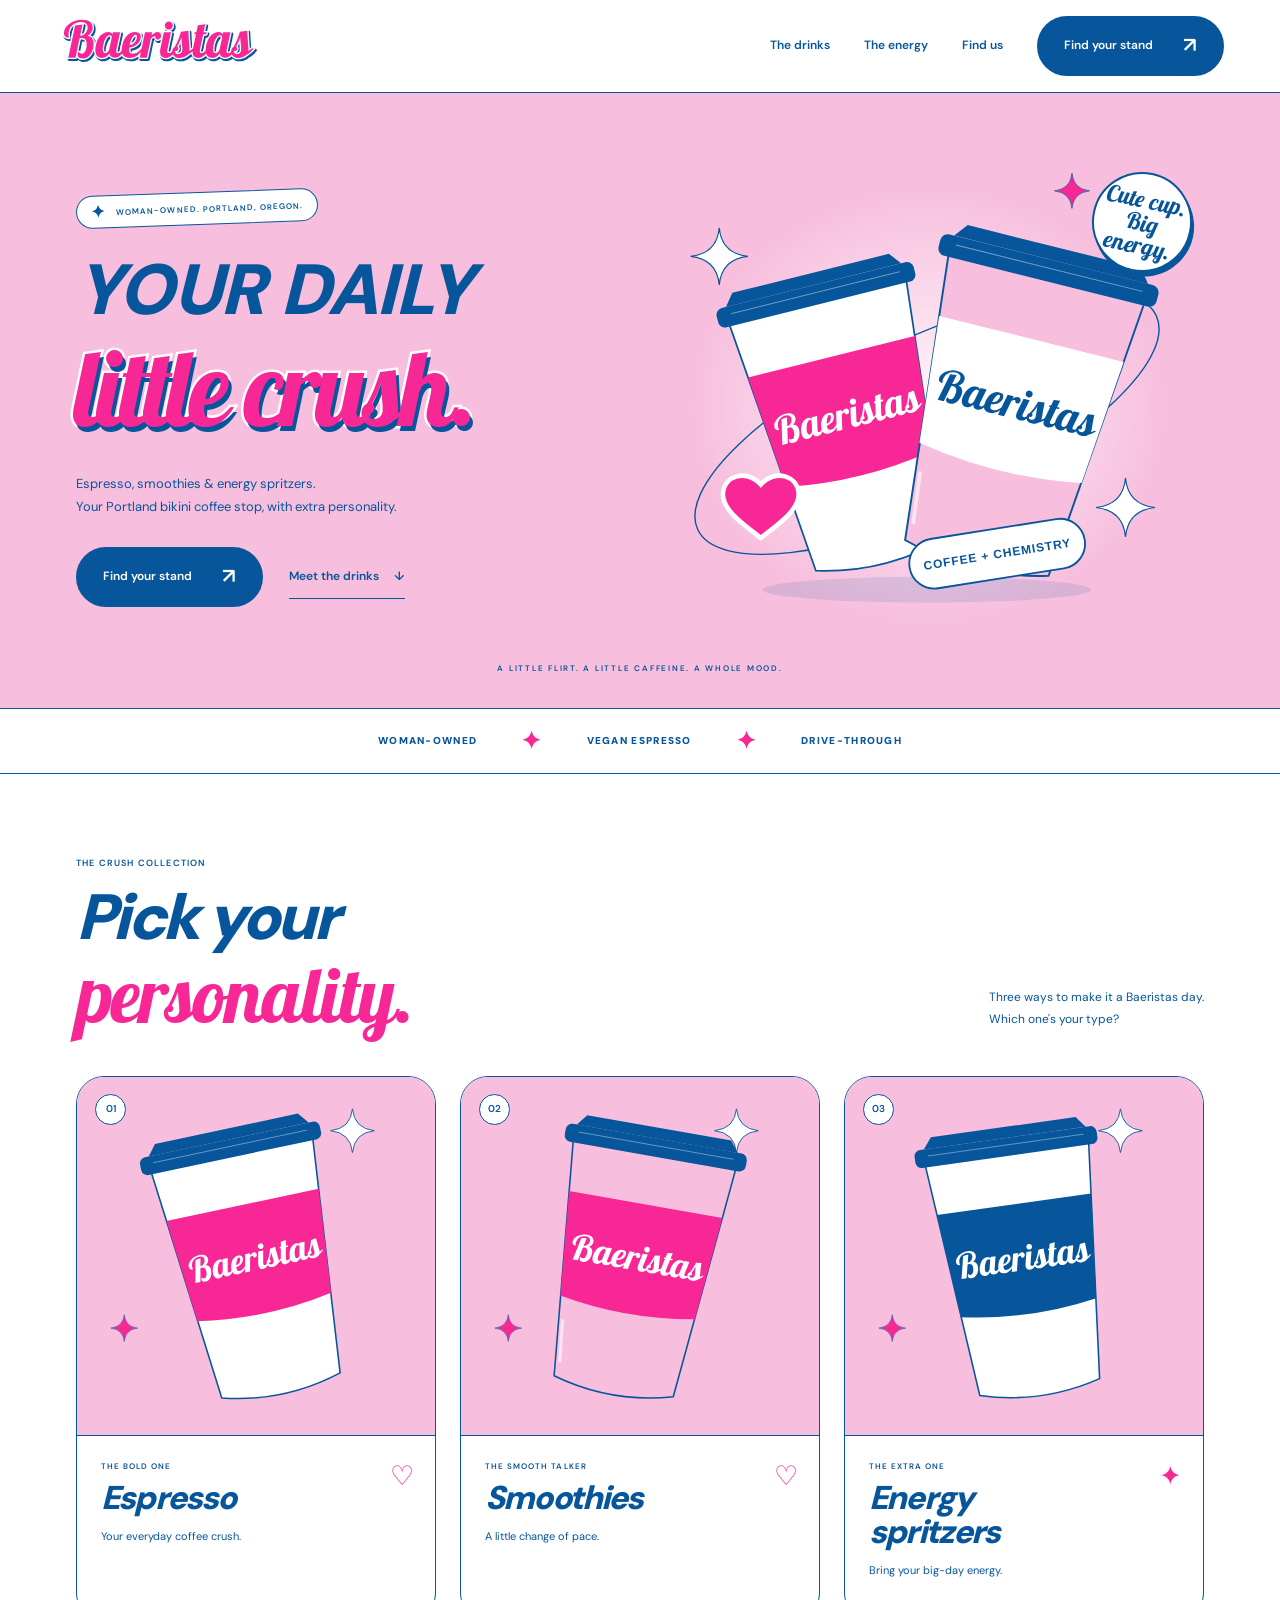
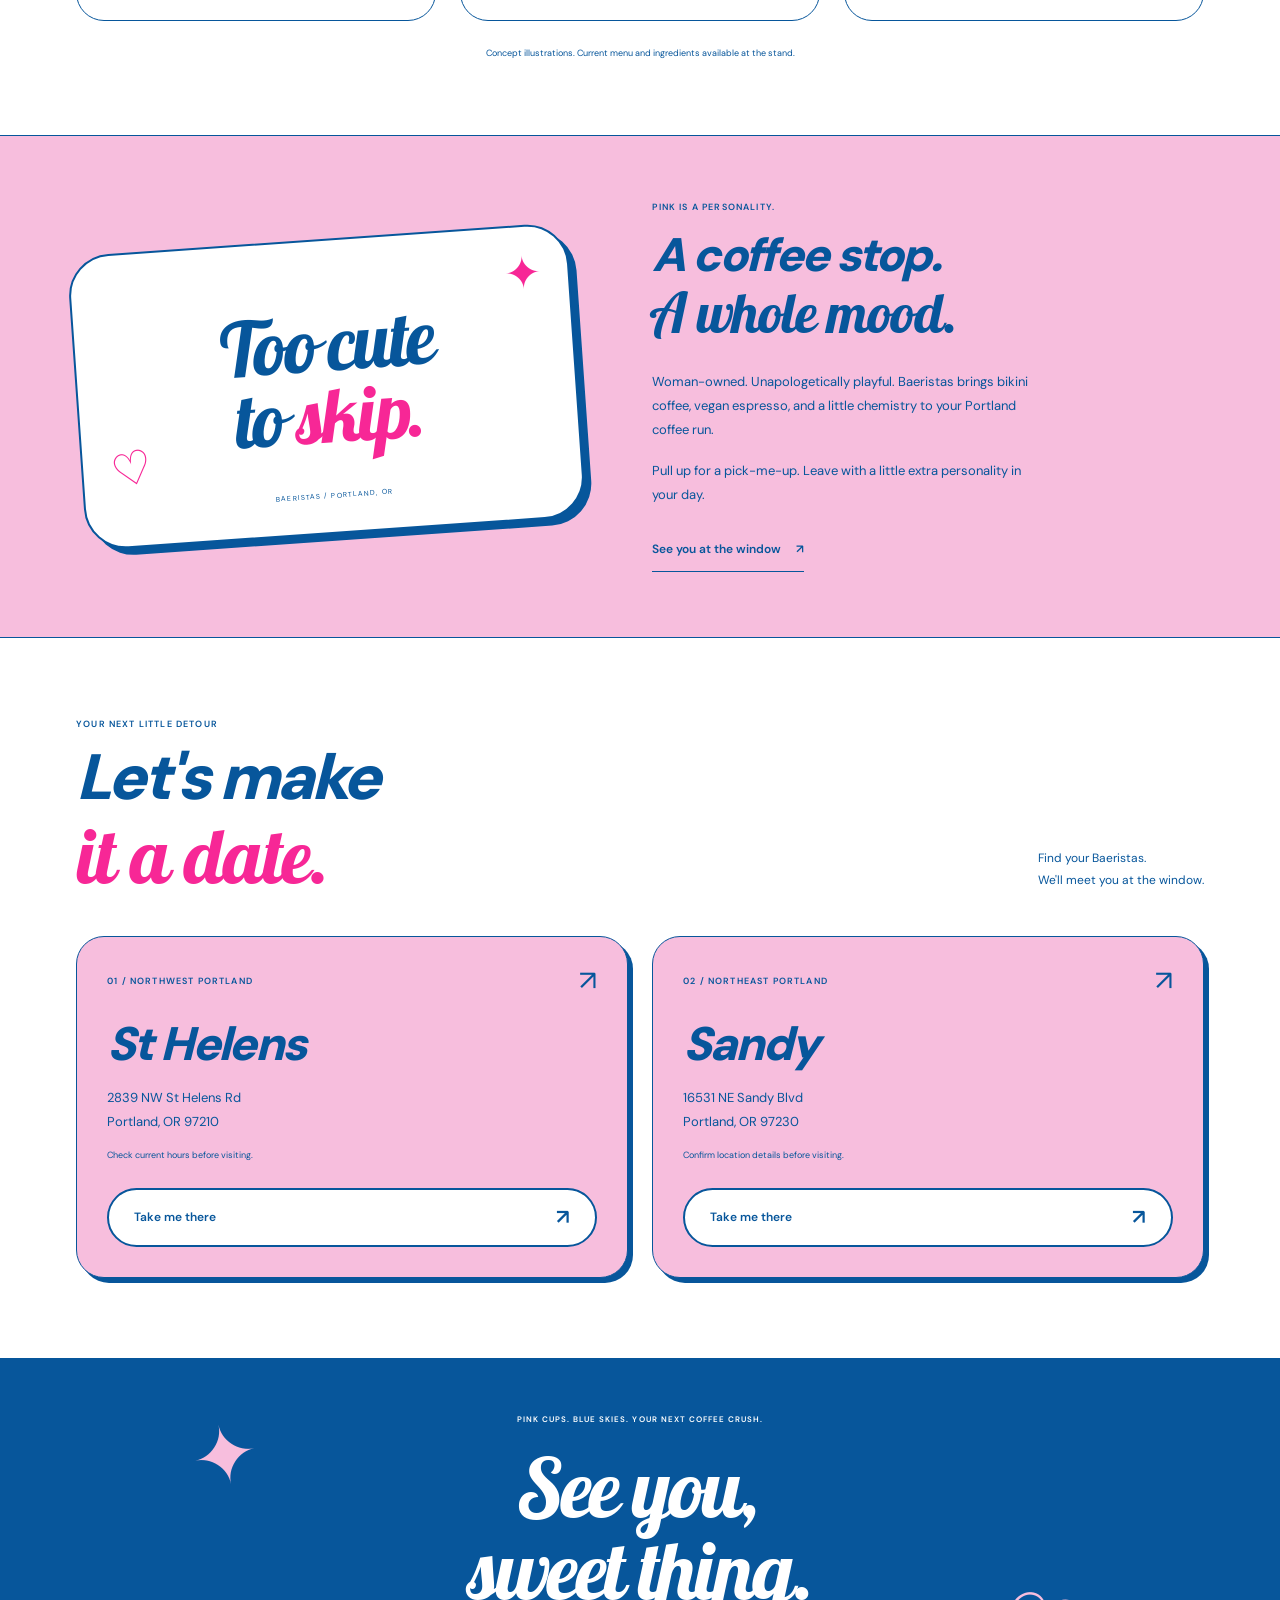
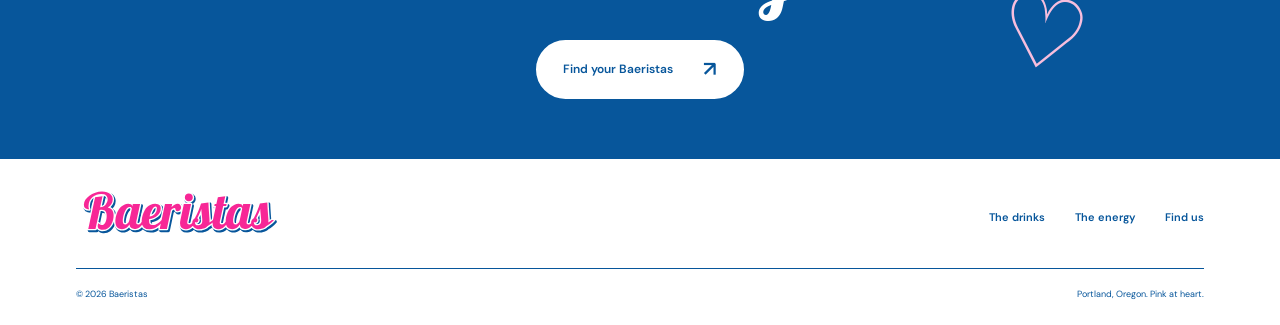
==== commit 93ab1ce7: "Redesign Baeristas with a cohesive mobile-first Y2K fashion identity" ====
--- a/website-mockup/index.html
+++ b/website-mockup/index.html
@@ -1,41 +1,23 @@
-<!doctype html>
-<html lang="en">
-<head>
-<meta charset="utf-8"><meta name="viewport" content="width=device-width, initial-scale=1">
-<title>Baeristas — A little morning mischief.</title>
-<meta name="description" content="Meet Baeristas, Portland’s woman-owned bikini coffee stop. Explore espresso, smoothies, and energy spritzers, and find your stand.">
-<meta name="theme-color" content="#FFF8FC"><meta name="robots" content="noindex,nofollow">
-<link rel="icon" href="assets/heart-pink.svg" type="image/svg+xml"><link rel="stylesheet" href="style.css">
-<link rel="preload" href="assets/DisplayItalic.ttf" as="font" type="font/ttf" crossorigin>
-</head>
-<body>
-<a href="#main" class="skip">Skip to content</a>
-<header class="header">
-<a class="wordmark" href="#" aria-label="Baeristas home">Baeristas<span aria-hidden="true">♡</span></a>
-<button class="menu-toggle" aria-label="Open navigation" aria-expanded="false" aria-controls="main-nav">Menu <span aria-hidden="true">＋</span></button>
-<nav id="main-nav" aria-label="Main navigation"><a href="#drinks">The drinks</a><a href="#story">Our personality</a><a href="#locations">Locations</a><a class="button" href="#locations">Find your stand <span aria-hidden="true">↗</span></a></nav>
-</header>
+<!doctype html><html lang="en"><head>
+<meta charset="utf-8"><meta name="viewport" content="width=device-width, initial-scale=1"><title>Baeristas — Your daily little crush.</title><meta name="description" content="Espresso, smoothies and energy spritzers with personality. Meet Baeristas, Portland’s woman-owned bikini coffee stop."><meta name="theme-color" content="#F7BEDD"><meta name="robots" content="noindex,nofollow"><link rel="icon" href="assets/heart-pink.svg" type="image/svg+xml"><link rel="stylesheet" href="style.css"><link rel="preload" href="assets/LobsterTwo-BoldItalic.ttf" as="font" type="font/ttf" crossorigin>
+</head><body>
+<a class="skip" href="#main">Skip to content</a>
+<header class="header"><a class="wordmark" href="#" aria-label="Baeristas home"><img src="assets/wordmark-sticker.svg" width="205" height="60" alt="Baeristas"></a><button class="menu-toggle" aria-label="Open navigation" aria-expanded="false" aria-controls="main-nav">Menu <span aria-hidden="true">＋</span></button><nav id="main-nav" aria-label="Main navigation"><a href="#drinks">The drinks</a><a href="#story">The energy</a><a href="#locations">Find us</a><a class="button" href="#locations">Find your stand <span aria-hidden="true">↗</span></a></nav></header>
 <main id="main">
-<section class="hero wrap" aria-labelledby="hero-title">
-<div class="hero-copy"><p class="eyebrow"><span class="short-rule"></span> Woman-owned. Portland, Oregon.</p><h1 id="hero-title">Your daily<br>dose of <em>pink.</em></h1><p class="intro">A little coffee. A little chemistry. Espresso, smoothies, and energy spritzers served with personality at your Portland bikini coffee stop.</p><div class="hero-actions"><a class="button" href="#locations">Find your stand <span aria-hidden="true">↗</span></a><a class="text-link" href="#drinks">Meet your next pick-me-up <span aria-hidden="true">→</span></a></div><p class="service"><span aria-hidden="true">♡</span> Pull up. Perk up. Drive through.</p></div>
-<div class="hero-art"><img src="assets/hero-cup.svg" alt="Illustration of a cream Baeristas coffee cup with a cherry-pink sleeve" width="650" height="740" fetchpriority="high"><div class="hero-badge"><span>A LITTLE MORNING</span><strong>mischief.</strong><span>WITH EVERY HELLO.</span></div><p class="art-caption">Pink looks good on your coffee run.</p></div>
-</section>
-<div class="brand-strip" aria-label="Woman-owned, vegan positioning, drive-through coffee"><span>Woman-owned</span><span aria-hidden="true">✧</span><span>Vegan espresso</span><span aria-hidden="true">✧</span><span>Portland personality</span><span aria-hidden="true">✧</span><span>Drive-through coffee</span></div>
-<section id="drinks" class="drinks wrap" aria-labelledby="drinks-title"><div class="section-top"><div><p class="eyebrow">A crush for every craving</p><h2 id="drinks-title">What's your <em>type?</em></h2></div><p>Meet the three sides of your next coffee run.<br>Same Baeristas personality. Your kind of pick-me-up.</p></div>
-<div class="drink-grid">
-<article class="drink"><div class="drink-art coffee-art"><span class="number">01 / THE COFFEE CRUSH</span><img src="assets/espresso.svg" alt="Illustrated iced coffee" width="500" height="480" loading="lazy"></div><div class="drink-title"><h3>Espresso</h3><span aria-hidden="true">♡</span></div><p>A little bold. A lot of personality.</p></article>
-<article class="drink"><div class="drink-art smoothie-art"><span class="number">02 / THE SMOOTH TALKER</span><img src="assets/smoothies.svg" alt="Illustrated pink blended drink" width="500" height="480" loading="lazy"></div><div class="drink-title"><h3>Smoothies</h3><span aria-hidden="true">♡</span></div><p>For a different kind of coffee run.</p></article>
-<article class="drink"><div class="drink-art spritzer-art"><span class="number">03 / THE SPARK</span><img src="assets/spritzers.svg" alt="Illustrated colorful energy spritzer" width="500" height="480" loading="lazy"></div><div class="drink-title"><h3>Energy spritzers</h3><span aria-hidden="true">♡</span></div><p>Bring a little extra to your day.</p></article>
-</div><p class="drink-note">Illustrated brand concepts. Ask at the stand for the current menu and ingredients.</p>
-</section>
-<section id="story" class="story" aria-labelledby="story-title"><div class="story-inner wrap"><div class="story-art" aria-hidden="true"><div class="orbit"></div><img src="assets/heart-pink.svg" alt="" width="110" height="100"><span>Made you<br><em>look.</em></span><small>BAERISTAS / PORTLAND, OR</small></div><div class="story-copy"><p class="eyebrow">Coffee with a little chemistry</p><h2 id="story-title">A little pink.<br>A lot of <em>personality.</em></h2><p>Woman-owned and full of personality, Baeristas brings a playful touch to the everyday coffee run. We're a Portland bikini coffee stand with a vegan espresso identity and a warm hello at the window.</p><p>Come for your pick-me-up. Make a little room for mischief.</p><a class="text-link" href="#locations">We'll meet you at the window <span aria-hidden="true">↗</span></a></div></div></section>
-<section id="locations" class="locations wrap" aria-labelledby="locations-title"><div class="section-top"><div><p class="eyebrow">Your next little detour</p><h2 id="locations-title">Find your <em>Baeristas.</em></h2></div><p>Take the scenic route.<br>Or just the one that ends in coffee.</p></div><div class="location-grid">
-<article class="location"><p class="eyebrow">01 / Northwest Portland</p><h3>St Helens</h3><address>2839 NW St Helens Rd<br>Portland, OR 97210</address><p class="hours">Check current hours before visiting.</p><a class="button outline" href="https://www.google.com/maps/dir/?api=1&amp;destination=2839%20NW%20St%20Helens%20Rd%2C%20Portland%2C%20OR%2097210" target="_blank" rel="noopener noreferrer">Get directions <span aria-hidden="true">↗</span><span class="sr-only"> to St Helens, opens a new tab</span></a></article>
-<article class="location"><p class="eyebrow">02 / Northeast Portland</p><h3>Sandy</h3><address>16531 NE Sandy Blvd<br>Portland, OR 97230</address><p class="hours">Confirm current location details before visiting.</p><a class="button outline" href="https://www.google.com/maps/dir/?api=1&amp;destination=16531%20NE%20Sandy%20Blvd%2C%20Portland%2C%20OR%2097230" target="_blank" rel="noopener noreferrer">Get directions <span aria-hidden="true">↗</span><span class="sr-only"> to Sandy, opens a new tab</span></a></article>
+<section class="hero" aria-labelledby="hero-title"><div class="hero-inner wrap"><div class="hero-copy"><p class="eyebrow hero-label"><span aria-hidden="true">✦</span> Woman-owned. Portland, Oregon.</p><h1 id="hero-title"><span class="heavy">Your daily</span><em>little crush.</em></h1><p class="intro">Espresso, smoothies &amp; energy spritzers.<br>Your Portland bikini coffee stop, with extra personality.</p><div class="hero-actions"><a class="button" href="#locations">Find your stand <span aria-hidden="true">↗</span></a><a class="text-link" href="#drinks">Meet the drinks <span aria-hidden="true">↓</span></a></div></div><div class="hero-art"><span class="mini-sticker" aria-hidden="true">Cute cup.<br>Big energy.</span><img src="assets/hero-cup.svg" alt="Playful illustration of two Baeristas cups with pink sleeves, blue lids, hearts and sparkles" width="600" height="560" fetchpriority="high"></div><p class="hero-bottom">A LITTLE FLIRT. A LITTLE CAFFEINE. A WHOLE MOOD.</p></div></section>
+<div class="brand-strip" aria-label="Woman-owned, vegan espresso, drive-through"><span>Woman-owned</span><span aria-hidden="true">✦</span><span>Vegan espresso</span><span aria-hidden="true">✦</span><span>Drive-through</span></div>
+<section id="drinks" class="drinks wrap" aria-labelledby="drinks-title"><div class="section-top"><div><p class="eyebrow">The crush collection</p><h2 id="drinks-title">Pick your<br><em>personality.</em></h2></div><p>Three ways to make it a Baeristas day.<br>Which one's your type?</p></div><div class="drink-grid">
+<article class="drink"><div class="drink-art"><span class="number">01</span><img src="assets/espresso.svg" alt="Illustrated Baeristas espresso cup" width="360" height="360" loading="lazy"></div><div class="drink-copy"><p class="micro">THE BOLD ONE</p><h3>Espresso</h3><p>Your everyday coffee crush.</p><span class="drink-flourish" aria-hidden="true">♡</span></div></article>
+<article class="drink"><div class="drink-art"><span class="number">02</span><img src="assets/smoothies.svg" alt="Illustrated pink Baeristas smoothie cup" width="360" height="360" loading="lazy"></div><div class="drink-copy"><p class="micro">THE SMOOTH TALKER</p><h3>Smoothies</h3><p>A little change of pace.</p><span class="drink-flourish" aria-hidden="true">♡</span></div></article>
+<article class="drink"><div class="drink-art"><span class="number">03</span><img src="assets/spritzers.svg" alt="Illustrated Baeristas energy spritzer cup" width="360" height="360" loading="lazy"></div><div class="drink-copy"><p class="micro">THE EXTRA ONE</p><h3>Energy<br class="desktop-break"> spritzers</h3><p>Bring your big-day energy.</p><span class="drink-flourish" aria-hidden="true">✦</span></div></article>
+</div><p class="drink-note">Concept illustrations. Current menu and ingredients available at the stand.</p></section>
+<section id="story" class="story" aria-labelledby="story-title"><div class="story-inner wrap"><div class="story-art" aria-hidden="true"><span class="story-star">✦</span><span>Too cute<br>to <i>skip.</i></span><span class="story-heart">♡</span><small>BAERISTAS / PORTLAND, OR</small></div><div class="story-copy"><p class="eyebrow">Pink is a personality.</p><h2 id="story-title">A coffee stop.<br><em>A whole mood.</em></h2><p>Woman-owned. Unapologetically playful. Baeristas brings bikini coffee, vegan espresso, and a little chemistry to your Portland coffee run.</p><p>Pull up for a pick-me-up. Leave with a little extra personality in your day.</p><a class="text-link" href="#locations">See you at the window <span aria-hidden="true">↗</span></a></div></div></section>
+<section id="locations" class="locations wrap" aria-labelledby="locations-title"><div class="section-top"><div><p class="eyebrow">Your next little detour</p><h2 id="locations-title">Let's make<br><em>it a date.</em></h2></div><p>Find your Baeristas.<br>We'll meet you at the window.</p></div><div class="location-grid">
+<article class="location"><div class="location-top"><p class="micro">01 / NORTHWEST PORTLAND</p><span aria-hidden="true">↗</span></div><h3>St Helens</h3><address>2839 NW St Helens Rd<br>Portland, OR 97210</address><p class="hours">Check current hours before visiting.</p><a class="button" href="https://www.google.com/maps/dir/?api=1&amp;destination=2839%20NW%20St%20Helens%20Rd%2C%20Portland%2C%20OR%2097210" target="_blank" rel="noopener noreferrer">Take me there <span aria-hidden="true">↗</span><span class="sr-only"> Get directions to St Helens, opens a new tab</span></a></article>
+<article class="location"><div class="location-top"><p class="micro">02 / NORTHEAST PORTLAND</p><span aria-hidden="true">↗</span></div><h3>Sandy</h3><address>16531 NE Sandy Blvd<br>Portland, OR 97230</address><p class="hours">Confirm location details before visiting.</p><a class="button" href="https://www.google.com/maps/dir/?api=1&amp;destination=16531%20NE%20Sandy%20Blvd%2C%20Portland%2C%20OR%2097230" target="_blank" rel="noopener noreferrer">Take me there <span aria-hidden="true">↗</span><span class="sr-only"> Get directions to Sandy, opens a new tab</span></a></article>
 </div></section>
-<section class="closing"><p class="eyebrow">See you at the window</p><p>Your coffee called.<br><em>It misses you.</em></p><a class="button" href="#locations">Let's fix that <span aria-hidden="true">↗</span></a></section>
+<section class="closing"><span class="closing-star" aria-hidden="true">✦</span><p class="eyebrow">Pink cups. Blue skies. Your next coffee crush.</p><p class="closing-script">See you,<br>sweet thing.</p><a class="button light" href="#locations">Find your Baeristas <span aria-hidden="true">↗</span></a><span class="closing-heart" aria-hidden="true">♡</span></section>
 </main>
-<footer class="footer wrap"><div class="footer-top"><a class="wordmark" href="#" aria-label="Baeristas home">Baeristas<span aria-hidden="true">♡</span></a><p>A little morning mischief.<br>Portland, Oregon.</p><nav aria-label="Footer navigation"><a href="#drinks">The drinks</a><a href="#story">Our personality</a><a href="#locations">Find us</a></nav></div><div class="footer-bottom"><small>© 2026 Baeristas</small><small>Woman-owned. Pink at heart.</small></div></footer>
-<a class="mobile-visit button" href="#locations">Find your stand <span aria-hidden="true">↗</span></a>
-<script src="script.js"></script>
+<footer class="footer wrap"><div class="footer-top"><a class="wordmark" href="#" aria-label="Baeristas home"><img src="assets/wordmark-sticker.svg" width="205" height="60" alt="Baeristas"></a><nav aria-label="Footer navigation"><a href="#drinks">The drinks</a><a href="#story">The energy</a><a href="#locations">Find us</a></nav></div><div class="footer-bottom"><small>© 2026 Baeristas</small><small>Portland, Oregon. Pink at heart.</small></div></footer>
+<a class="mobile-visit button" href="#locations" tabindex="-1" aria-hidden="true"><span>Make it a Baeristas day.</span><span>Find us ↗</span></a><script src="script.js"></script>
 </body></html>
--- a/website-mockup/style.css
+++ b/website-mockup/style.css
@@ -1,13 +1,7 @@
-@font-face{font-family:Display;src:url(assets/Display.ttf) format('truetype');font-weight:600;font-display:swap}@font-face{font-family:Display;src:url(assets/DisplayItalic.ttf) format('truetype');font-style:italic;font-weight:600;font-display:swap}@font-face{font-family:Body;src:url(assets/Body.ttf) format('truetype');font-weight:400;font-display:swap}@font-face{font-family:Body;src:url(assets/BodyBold.ttf) format('truetype');font-weight:600;font-display:swap}
-:root{--cream:#FFF8FC;--blush:#F4A4D0;--pink:#B51469;--ink:#143860;--berry:#343B58;--line:#E8AED0;--hot-pink:#F72796;--sky:#56ACE2;--blue:#07569B;--display:Display,Georgia,serif;--body:Body,Arial,sans-serif}
-*{box-sizing:border-box}html{scroll-behavior:smooth;scroll-padding-top:35px}body{margin:0;background:var(--cream);color:var(--ink);font-family:var(--body);font-size:16px;line-height:1.65}a{color:inherit;text-decoration:none}button{font:inherit}a,button{-webkit-tap-highlight-color:transparent}a:focus-visible,button:focus-visible{outline:3px solid var(--pink);outline-offset:6px}img{display:block;max-width:100%}em{font-weight:600;color:var(--pink)}h1,h2,h3,p{margin:0}h1,h2,h3{font-family:var(--display);font-weight:600;line-height:1.03;letter-spacing:-.035em}h1{font-size:clamp(72px,8.1vw,120px)}h2{font-size:clamp(48px,5.5vw,76px)}h3{font-size:39px}p{color:var(--berry)}.wrap{max-width:1320px;margin:auto;padding-left:64px;padding-right:64px}.header{max-width:1440px;margin:auto;min-height:112px;padding:22px 64px;display:flex;align-items:center;justify-content:space-between;border-bottom:1px solid var(--line);gap:28px}.wordmark{font-family:var(--display);font-style:italic;font-size:56px;line-height:1;letter-spacing:-.04em;color:var(--pink);display:inline-flex;align-items:flex-start;gap:7px}.wordmark span{font-family:var(--body);font-size:17px;margin-top:3px}.header nav{display:flex;align-items:center;gap:33px;font-size:13px;font-weight:600}.header nav>a:not(.button){min-height:44px;display:flex;align-items:center}.button{min-height:50px;padding:13px 24px;border:1px solid var(--pink);border-radius:100px;display:inline-flex;align-items:center;justify-content:center;gap:23px;background:var(--pink);color:var(--cream);font-size:13px;font-weight:600;line-height:1.4;transition:background .2s,transform .2s;white-space:nowrap}.button:hover{background:#950D56;border-color:#950D56;transform:translateY(-2px)}.button span[aria-hidden]{font-size:21px;line-height:1}.hero{display:grid;grid-template-columns:1.05fr 1fr;gap:14px;padding-top:44px;padding-bottom:64px;align-items:center}.hero-copy{padding-top:12px;padding-bottom:22px;position:relative;z-index:1}.eyebrow{text-transform:uppercase;letter-spacing:.15em;font-size:10px;font-weight:600;color:var(--berry);display:flex;align-items:center;gap:12px}.short-rule{height:1px;width:28px;background:var(--pink)}.hero h1{margin:27px 0 24px}.hero .intro{max-width:405px;font-size:15px;line-height:1.8}.hero-actions{display:flex;align-items:center;gap:22px;margin:30px 0}.text-link{font-size:12px;font-weight:600;line-height:1.6;display:inline-flex;gap:14px;align-items:center;min-height:44px;border-bottom:1px solid var(--line)}.text-link:hover{color:var(--pink);border-color:var(--pink)}.service{font-size:11px;letter-spacing:.05em;display:flex;gap:10px;align-items:center;margin-top:34px}.service span{font-size:24px;color:var(--pink)}.hero-art{position:relative;min-width:0}.hero-art>img{width:100%;height:auto}.hero-badge{position:absolute;left:-3%;bottom:17%;width:132px;height:132px;border-radius:50%;background:var(--cream);border:1px solid var(--pink);display:flex;flex-direction:column;align-items:center;justify-content:center;transform:rotate(-12deg);color:var(--pink);box-shadow:0 0 0 7px var(--cream)}.hero-badge span{font-size:7px;letter-spacing:.13em}.hero-badge strong{font-family:var(--display);font-style:italic;font-size:34px;line-height:1.4}.art-caption{text-align:center;font-family:var(--display);font-style:italic;font-size:21px;margin-top:2px}.brand-strip{display:flex;align-items:center;justify-content:center;gap:44px;background:var(--blush);border-top:1px solid var(--line);border-bottom:1px solid var(--line);padding:23px 24px;font-size:11px;font-weight:600;letter-spacing:.1em;text-transform:uppercase}.brand-strip span:nth-child(even){font-size:23px;font-weight:400;color:var(--pink)}.drinks{padding-top:110px;padding-bottom:105px}.section-top{display:flex;justify-content:space-between;gap:45px;align-items:flex-end;margin-bottom:45px}.section-top h2{margin-top:14px}.section-top>p{font-size:13px;line-height:1.8;margin-bottom:7px}.drink-grid{display:grid;grid-template-columns:repeat(3,1fr);gap:26px}.drink-art{border-radius:160px 160px 12px 12px;position:relative;overflow:hidden;padding-top:45px}.coffee-art{background:#C6E7FA}.smoothie-art{background:var(--blush)}.spritzer-art{background:var(--sky)}.drink-art img{width:100%;height:auto}.number{font-size:8px;letter-spacing:.13em;position:absolute;top:44px;left:0;width:100%;text-align:center;color:var(--berry);font-weight:600}.drink-title{display:flex;justify-content:space-between;align-items:center;margin-top:24px;gap:12px}.drink-title h3{font-size:36px}.drink-title>span{color:var(--pink);font-size:27px}.drink>p{font-size:13px;margin-top:9px}.drink-note{font-size:10px;text-align:right;margin-top:30px}.story{background:var(--blush);padding:83px 0}.story-inner{display:grid;grid-template-columns:1fr 1.06fr;align-items:center;gap:80px}.story-art{position:relative;min-height:440px;display:flex;align-items:center;justify-content:center;flex-direction:column;border:1px solid #B5146940;border-radius:210px 210px 15px 15px;overflow:hidden;background:var(--cream)}.story-art>span{font-family:var(--display);font-size:85px;letter-spacing:-.04em;line-height:.96;transform:rotate(-8deg);text-align:center;margin-top:8px}.story-art img{width:42px;height:auto;transform:rotate(13deg)}.story-art small{font-size:8px;letter-spacing:.18em;margin-top:42px;color:var(--berry)}.story-copy h2{font-size:66px;margin:18px 0 27px}.story-copy>p:not(.eyebrow){font-size:14px;line-height:1.9;max-width:410px;margin-bottom:16px}.story-copy .text-link{margin-top:10px;border-color:#B5146940}.locations{padding-top:109px;padding-bottom:105px}.location-grid{display:grid;grid-template-columns:1fr 1fr;border-top:1px solid var(--line);border-bottom:1px solid var(--line)}.location{padding:40px 40px 42px 0}.location+.location{border-left:1px solid var(--line);padding-left:56px}.location h3{font-size:58px;margin:24px 0 19px}.location address{font-style:normal;font-size:15px;line-height:1.8}.hours{font-size:11px;margin-top:16px;margin-bottom:26px}.outline{background:transparent;color:var(--pink)}.outline:hover{color:var(--cream)}.closing{background:var(--blush);text-align:center;padding:70px 24px 77px}.closing .eyebrow{justify-content:center}.closing>p:not(.eyebrow){font-family:var(--display);font-size:78px;letter-spacing:-.04em;line-height:1.04;color:var(--ink);margin:24px 0 29px}.footer{padding-top:48px;padding-bottom:26px}.footer-top{display:flex;align-items:center;justify-content:space-between;gap:25px;padding-bottom:42px}.footer-top p{font-size:12px}.footer nav{display:flex;gap:28px;font-size:12px}.footer nav a{min-height:44px;display:flex;align-items:center}.footer-bottom{display:flex;align-items:center;justify-content:space-between;border-top:1px solid var(--line);padding-top:21px;color:var(--berry)}.footer-bottom small{font-size:10px}.menu-toggle,.mobile-visit{display:none}.sr-only{position:absolute;width:1px;height:1px;padding:0;margin:-1px;overflow:hidden;clip:rect(0,0,0,0);white-space:nowrap;border:0}.skip{position:fixed;top:12px;left:12px;z-index:10;transform:translateY(-200%);padding:10px 20px;background:var(--ink);color:var(--cream)}.skip:focus{transform:translateY(0)}
-@media(min-width:1450px){.hero{gap:40px}.hero h1{font-size:120px}}
-@media(max-width:1100px){.wrap{padding-left:40px;padding-right:40px}.header{padding-left:40px;padding-right:40px}.header nav{gap:22px}.hero h1{font-size:86px}.hero-actions{flex-wrap:wrap;gap:12px}.hero .intro{font-size:14px;max-width:340px}.hero-badge{width:108px;height:108px}.hero-badge strong{font-size:29px}.brand-strip{gap:24px;font-size:9px}.story-inner{gap:42px}.story-copy h2{font-size:55px}.story-art>span{font-size:75px}.section-top{gap:28px}.section-top>p{max-width:260px;font-size:12px}.drink-title h3{font-size:29px}}
-@media(max-width:800px){.header{min-height:94px}.header nav{gap:17px}.header nav .button{display:none}.wordmark{font-size:47px}.hero{padding-top:38px;padding-bottom:45px;gap:0}.hero h1{font-size:76px}.hero .eyebrow{font-size:8px;letter-spacing:.08em}.hero .intro{font-size:13px;max-width:290px}.hero-badge{left:-4%;bottom:8%;width:92px;height:92px}.hero-badge span{font-size:5px}.hero-badge strong{font-size:25px}.hero-actions{margin:23px 0}.service{margin-top:15px;font-size:9px}.art-caption{font-size:17px;margin-top:14px}.brand-strip{gap:17px;font-size:8px;padding:18px 15px}.brand-strip span:nth-child(even){font-size:18px}.drinks,.locations{padding-top:75px;padding-bottom:75px}.section-top h2{font-size:54px}.section-top>p{max-width:220px;font-size:11px}.drink-grid{gap:16px}.drink-title h3{font-size:26px}.drink>p{font-size:11px}.number{font-size:6px;top:33px}.drink-art{padding-top:34px}.story{padding:60px 0}.story-inner{gap:34px}.story-art{min-height:360px}.story-art>span{font-size:63px}.story-copy h2{font-size:46px}.story-copy>p:not(.eyebrow){font-size:12px}.story-copy .eyebrow{font-size:8px}.location+.location{padding-left:32px}.location h3{font-size:49px}.location address{font-size:13px}.hours{font-size:10px;min-height:32px}.footer nav{gap:15px}.footer-top p{max-width:160px;font-size:11px}.closing>p:not(.eyebrow){font-size:68px}}
-@media(max-width:600px){html{scroll-padding-top:22px}.wrap{padding-left:24px;padding-right:24px}.header{padding:21px 24px;min-height:85px;position:relative;flex-wrap:wrap;gap:0}.header .wordmark{font-size:44px}.menu-toggle{display:flex;align-items:center;justify-content:center;gap:10px;min-height:44px;min-width:70px;background:transparent;border:0;color:var(--ink);font-size:12px;padding:6px 0 6px 15px}.menu-toggle span{font-size:23px;color:var(--pink)}.header nav{display:none;flex-basis:100%;flex-direction:column;align-items:stretch;padding:26px 0 7px;gap:8px}.header nav.open{display:flex}.header nav a{justify-content:center}.header nav .button{display:flex;margin-top:10px}.hero{display:flex;flex-direction:column;padding-top:32px;padding-bottom:33px;gap:19px}.hero-copy{padding:0;width:100%}.hero .eyebrow{font-size:8px;letter-spacing:.12em}.hero h1{font-size:83px;line-height:.97;margin-top:24px;margin-bottom:24px}.hero .intro{font-size:13px;max-width:335px;line-height:1.8}.hero-actions{margin:24px 0 0;gap:7px 15px;align-items:center}.hero-actions .button{padding:13px 21px;gap:18px}.hero-actions .text-link{font-size:10px;gap:7px}.service{margin-top:15px;font-size:9px}.hero-art{width:100%;max-width:380px;margin-top:0}.hero-art>img{height:380px;object-fit:contain}.hero-badge{width:102px;height:102px;left:0;bottom:15%}.hero-badge span{font-size:6px}.hero-badge strong{font-size:27px}.art-caption{font-size:19px;margin-top:0}.brand-strip{flex-wrap:wrap;gap:5px 18px;padding:21px 24px;font-size:8px;letter-spacing:.06em}.brand-strip span:nth-child(4){display:none}.brand-strip span{flex:0 0 auto}.drinks{padding-top:57px;padding-bottom:57px}.section-top{display:block;margin-bottom:30px}.section-top h2{font-size:58px;margin-top:15px}.section-top>p{font-size:12px;margin-top:19px;max-width:100%}.drink-grid{grid-template-columns:1fr;gap:35px}.drink-art{border-radius:180px 180px 12px 12px;padding-top:15px}.drink-art img{height:330px;object-fit:contain}.number{font-size:8px;top:31px}.drink-title{margin-top:17px}.drink-title h3{font-size:37px}.drink>p{font-size:12px;margin-top:7px}.drink-note{text-align:left;font-size:9px;line-height:1.7;margin-top:25px}.story{padding:40px 0 48px}.story-inner{grid-template-columns:1fr;gap:35px}.story-art{min-height:340px}.story-art>span{font-size:77px}.story-art small{margin-top:30px}.story-copy h2{font-size:58px;margin-top:17px}.story-copy .eyebrow{font-size:9px}.story-copy>p:not(.eyebrow){font-size:13px}.locations{padding-top:58px;padding-bottom:57px}.locations h2{font-size:55px}.location-grid{grid-template-columns:1fr}.location{padding:30px 0}.location+.location{padding:30px 0;border-left:0;border-top:1px solid var(--line)}.location h3{font-size:52px;margin:18px 0}.location address{font-size:14px}.hours{font-size:10px;min-height:0;margin:14px 0 22px}.closing{padding:47px 24px 49px}.closing>p:not(.eyebrow){font-size:60px}.closing .eyebrow{font-size:8px}.footer{padding-top:33px;padding-bottom:104px}.footer-top{flex-wrap:wrap;align-items:flex-start;padding-bottom:25px;gap:26px}.footer-top .wordmark{font-size:48px}.footer-top>p{font-size:10px;padding-top:4px;max-width:120px}.footer nav{flex-basis:100%;gap:29px;font-size:11px}.footer-bottom{gap:20px}.footer-bottom small{font-size:9px}.mobile-visit{position:fixed;bottom:max(14px,env(safe-area-inset-bottom));left:24px;right:24px;z-index:5;box-shadow:0 4px 24px #14386025;display:flex;min-height:50px;border:3px solid var(--cream);justify-content:space-between;padding:12px 22px}.skip{font-size:12px}}
+@font-face{font-family:Script;src:url(assets/LobsterTwo-BoldItalic.ttf) format('truetype');font-display:swap;font-weight:700;font-style:italic}@font-face{font-family:Body;src:url(assets/Body.ttf) format('truetype');font-display:swap;font-weight:400}@font-face{font-family:Body;src:url(assets/BodyBold.ttf) format('truetype');font-display:swap;font-weight:600}@font-face{font-family:Body;src:url(assets/BodyBlack.ttf) format('truetype');font-display:swap;font-weight:900}
+:root{--pink:#F72796;--baby:#F7BEDD;--blue:#07569B;--white:#FFFFFF;--body:Body,Arial,sans-serif;--script:Script,cursive}*{box-sizing:border-box}html{scroll-behavior:smooth;scroll-padding-top:25px}body{margin:0;font-family:var(--body);color:var(--blue);background:var(--white);font-size:15px;line-height:1.65}h1,h2,h3,p{margin:0}a{color:inherit;text-decoration:none}button{font:inherit}img{display:block;max-width:100%}a:focus-visible,button:focus-visible{outline:3px solid var(--blue);outline-offset:5px}a,button{-webkit-tap-highlight-color:transparent}em{font-family:var(--script);font-weight:700;font-style:italic}h1,h2,h3{font-weight:900;letter-spacing:-.055em;line-height:1.04}h2{font-size:64px;font-style:italic}h2 em{font-size:1.2em;letter-spacing:-.025em;display:inline-block;color:var(--pink);line-height:1.15}h3{font-size:35px}.wrap{width:min(100%,1240px);padding-left:56px;padding-right:56px;margin:auto}.header{max-width:1440px;margin:auto;min-height:92px;padding:12px 56px;display:flex;align-items:center;justify-content:space-between;gap:30px}.wordmark{display:block;flex-shrink:0}.wordmark img{width:205px;height:60px;object-fit:contain}.header nav{display:flex;gap:34px;align-items:center;font-size:12px;font-weight:600}.header nav>a:not(.button){display:flex;min-height:44px;align-items:center}.button{min-height:52px;display:inline-flex;justify-content:space-between;align-items:center;gap:30px;padding:14px 25px;background:var(--blue);color:var(--white);border:2px solid var(--blue);border-radius:100px;font-size:12px;font-weight:600;line-height:1.3;transition:transform .2s,box-shadow .2s}.button:hover{transform:translateY(-2px);box-shadow:4px 4px 0 var(--pink)}.button span[aria-hidden]{font-size:21px}.eyebrow,.micro{font-size:9px;line-height:1.5;letter-spacing:.13em;font-weight:600;text-transform:uppercase}.hero{background:var(--baby);overflow:hidden;border-top:1px solid var(--blue);border-bottom:1px solid var(--blue)}.hero-inner{display:grid;grid-template-columns:1fr 1fr;align-items:center;position:relative;padding-top:48px;padding-bottom:33px;gap:0 20px}.hero-label{display:inline-flex;align-items:center;gap:10px;padding:7px 14px;border:1px solid var(--blue);border-radius:100px;font-size:8px;background:var(--white);transform:rotate(-2deg)}.hero-label span{font-size:17px;line-height:1}.hero h1{margin:28px 0 25px;position:relative;z-index:1}.hero h1 .heavy{display:block;text-transform:uppercase;font-style:italic;font-size:71px;line-height:1.05}.hero h1 em{display:block;font-size:106px;color:var(--pink);letter-spacing:-.045em;white-space:nowrap;-webkit-text-stroke:5px var(--white);paint-order:stroke fill;text-shadow:3px 5px 0 var(--blue);line-height:1.12;margin-left:-4px}.intro{font-size:13px;line-height:1.8;max-width:400px}.hero-actions{display:flex;align-items:center;gap:26px;margin-top:29px}.text-link{display:inline-flex;min-height:44px;align-items:center;gap:15px;font-size:12px;font-weight:600;border-bottom:1px solid var(--blue)}.text-link:hover{border-bottom-width:2px}.hero-art{position:relative;min-width:0}.hero-art>img{width:100%;height:auto}.mini-sticker{position:absolute;right:12px;top:6%;border:2px solid var(--blue);background:var(--white);border-radius:50%;width:100px;height:100px;display:flex;align-items:center;justify-content:center;text-align:center;font-family:var(--script);font-weight:700;font-style:italic;font-size:23px;line-height:1;transform:rotate(12deg);z-index:1;box-shadow:3px 4px 0 var(--blue)}.hero-bottom{grid-column:1/-1;text-align:center;font-size:8px;letter-spacing:.22em;font-weight:600;margin-top:4px}.brand-strip{display:flex;justify-content:center;align-items:center;gap:44px;padding:20px 24px;color:var(--blue);font-size:10px;letter-spacing:.13em;font-weight:900;text-transform:uppercase;border-bottom:1px solid var(--blue)}.brand-strip span:nth-child(even){font-size:24px;color:var(--pink);line-height:1}.drinks{padding-top:83px;padding-bottom:75px}.section-top{display:flex;justify-content:space-between;align-items:flex-end;gap:35px;margin-bottom:36px}.section-top .eyebrow{margin-bottom:14px}.section-top>p{font-size:12px;line-height:1.8;margin-bottom:9px}.drink-grid{display:grid;grid-template-columns:repeat(3,minmax(0,1fr));gap:24px}.drink{border:1px solid var(--blue);border-radius:28px;overflow:hidden;position:relative}.drink-art{position:relative;background:var(--baby);border-bottom:1px solid var(--blue)}.drink-art img{width:100%;height:auto}.number{position:absolute;top:17px;left:18px;border:1px solid var(--blue);border-radius:50%;width:31px;height:31px;display:flex;align-items:center;justify-content:center;font-size:10px;font-weight:600;background:var(--white)}.drink-copy{padding:24px;position:relative;min-height:184px}.drink-copy .micro{font-size:8px;margin-bottom:9px}.drink-copy h3{font-style:italic;font-size:33px;letter-spacing:-.055em}.drink-copy>p:not(.micro){font-size:11px;margin-top:12px}.drink-flourish{position:absolute;right:21px;top:18px;font-size:27px;color:var(--pink)}.drink-note{font-size:9px;text-align:center;margin-top:25px}.story{background:var(--baby);border-top:1px solid var(--blue);border-bottom:1px solid var(--blue);padding:65px 0}.story-inner{display:grid;grid-template-columns:1fr 1.1fr;gap:75px;align-items:center}.story-art{position:relative;background:var(--white);border:2px solid var(--blue);border-radius:42px;box-shadow:7px 7px 0 var(--blue);padding:66px 25px 30px;text-align:center;transform:rotate(-4deg)}.story-art>span:not(.story-star):not(.story-heart){font-family:var(--script);font-size:76px;line-height:.95;font-weight:700;font-style:italic;letter-spacing:-.035em;display:block}.story-art i{color:var(--pink);font-style:inherit}.story-star{position:absolute;top:10px;right:26px;font-size:45px;color:var(--pink)}.story-heart{position:absolute;left:29px;bottom:38px;font-size:46px;transform:rotate(-12deg);color:var(--pink)}.story-art small{display:block;font-size:7px;letter-spacing:.16em;margin-top:39px}.story-copy h2{font-size:47px;margin-top:16px;margin-bottom:25px}.story-copy h2 em{color:var(--blue)}.story-copy>p:not(.eyebrow){font-size:13px;line-height:1.85;max-width:390px;margin-bottom:17px}.story-copy .text-link{margin-top:4px}.locations{padding-top:80px;padding-bottom:80px}.location-grid{display:grid;grid-template-columns:1fr 1fr;gap:24px}.location{border:1px solid var(--blue);border-radius:28px;padding:30px;background:var(--baby);box-shadow:5px 5px 0 var(--blue)}.location-top{display:flex;align-items:center;justify-content:space-between;gap:15px}.location-top>span{font-size:28px;line-height:1}.location h3{font-style:italic;font-size:47px;margin:25px 0 17px}.location address{font-style:normal;font-size:13px;line-height:1.8}.hours{font-size:9px;margin-top:15px;margin-bottom:25px}.location .button{width:100%;background:var(--white);color:var(--blue)}.closing{text-align:center;position:relative;overflow:hidden;background:var(--blue);color:var(--white);padding:55px 24px 60px}.closing>.eyebrow{font-size:8px}.closing-script{font-family:var(--script);font-weight:700;font-style:italic;font-size:82px;line-height:1;letter-spacing:-.035em;margin:22px 0 29px}.button.light{color:var(--blue);background:var(--white);border-color:var(--white)}.closing-star{position:absolute;top:33px;left:15%;font-size:80px;color:var(--baby);transform:rotate(-12deg)}.closing-heart{position:absolute;bottom:42px;right:15%;font-size:100px;color:var(--baby);transform:rotate(12deg)}.footer{padding-top:28px;padding-bottom:23px}.footer-top{display:flex;align-items:center;justify-content:space-between;padding-bottom:21px;gap:30px}.footer nav{display:flex;gap:30px;font-size:11px;font-weight:600}.footer nav a{display:flex;align-items:center;min-height:44px}.footer-bottom{border-top:1px solid var(--blue);padding-top:18px;display:flex;justify-content:space-between;gap:18px}.footer-bottom small{font-size:9px}.menu-toggle,.mobile-visit{display:none}.skip{position:fixed;top:10px;left:10px;z-index:20;background:var(--blue);color:var(--white);padding:12px 20px;transform:translateY(-160%)}.skip:focus{transform:translateY(0)}.sr-only{position:absolute;width:1px;height:1px;overflow:hidden;clip:rect(0,0,0,0);white-space:nowrap}
+@media(max-width:1100px){.wrap{padding-left:36px;padding-right:36px}.header{padding-left:36px;padding-right:36px}.hero h1 .heavy{font-size:55px}.hero h1 em{font-size:82px}.hero-actions{gap:20px}.mini-sticker{width:78px;height:78px;font-size:19px}.story-inner{gap:40px}.story-copy h2{font-size:40px}.story-art>span:not(.story-star):not(.story-heart){font-size:65px}.drink-copy{padding:20px}.drink-copy h3{font-size:28px}.drink-flourish{right:14px;top:13px}}
+@media(max-width:800px){.header{min-height:80px}.header nav{gap:24px}.header nav .button{display:none}.wordmark img{width:178px;height:52px}.hero-inner{padding-top:34px;padding-bottom:25px;gap:0 10px}.hero h1 .heavy{font-size:45px}.hero h1 em{font-size:68px}.hero-label{font-size:6px;padding:6px 9px}.hero h1{margin:22px 0}.intro{font-size:11px}.hero-actions{flex-wrap:wrap;gap:8px 20px;margin-top:20px}.hero-actions .button{padding:13px 20px;min-height:48px}.hero-actions .text-link{font-size:10px}.mini-sticker{width:67px;height:67px;font-size:17px;right:0}.hero-bottom{margin-top:20px;font-size:7px}.brand-strip{gap:25px;font-size:8px}.drinks,.locations{padding-top:60px;padding-bottom:60px}h2{font-size:50px}.section-top>p{font-size:10px;max-width:190px}.drink-grid{gap:14px}.drink{border-radius:22px}.drink-copy{padding:17px;min-height:168px}.drink-copy h3{font-size:25px}.drink-copy .micro{font-size:6px}.drink-copy>p:not(.micro){font-size:10px}.drink-flourish{font-size:19px;right:12px;top:9px}.story{padding:50px 0}.story-inner{gap:30px}.story-art{padding:65px 18px 29px;border-radius:32px}.story-art>span:not(.story-star):not(.story-heart){font-size:56px}.story-copy h2{font-size:35px}.story-copy>p:not(.eyebrow){font-size:11px}.story-copy .eyebrow{font-size:8px}.story-copy .text-link{font-size:10px}.location{padding:23px}.location .micro{font-size:7px}.location h3{font-size:39px}.location address{font-size:12px}.hours{font-size:8px;min-height:27px}.closing-star{left:7%}.closing-heart{right:7%}}
+@media(max-width:600px){.wrap{padding-left:22px;padding-right:22px}.header{padding:10px 20px;min-height:73px;flex-wrap:wrap;gap:0}.wordmark img{width:169px;height:50px}.menu-toggle{display:inline-flex;align-items:center;gap:10px;justify-content:center;min-width:78px;min-height:44px;padding:6px 12px;border:1px solid var(--blue);border-radius:30px;font-size:10px;color:var(--blue);background:var(--white)}.menu-toggle span{font-size:20px;line-height:1}.header nav{display:none;flex-basis:100%;padding:18px 0 10px;align-items:stretch;gap:6px;flex-direction:column}.header nav.open{display:flex}.header nav a{justify-content:center}.header nav .button{display:flex;margin-top:8px}.hero-inner{display:flex;flex-direction:column;padding-top:24px;padding-bottom:22px;gap:0}.hero-copy{display:contents}.hero-label{order:0;font-size:7px;padding:6px 12px;letter-spacing:.08em}.hero h1{order:1;text-align:center;margin:23px 0 13px}.hero h1 .heavy{font-size:47px;letter-spacing:-.065em;line-height:1.05}.hero h1 em{font-size:78px;-webkit-text-stroke:4px var(--white);text-shadow:2px 4px 0 var(--blue);margin-left:0;line-height:1.12}.intro{order:2;text-align:center;font-size:11px;line-height:1.75;max-width:325px}.hero-art{order:3;width:100%;max-width:360px;margin-top:3px;margin-bottom:4px}.hero-art>img{height:277px;width:100%;object-fit:contain}.mini-sticker{width:65px;height:65px;font-size:17px;right:2px;top:4%;box-shadow:2px 3px 0 var(--blue)}.hero-actions{order:4;width:100%;margin-top:4px;display:grid;grid-template-columns:1fr auto;align-items:center;gap:17px}.hero-actions .button{min-height:50px;font-size:12px;padding:14px 21px;gap:24px}.hero-actions .text-link{font-size:10px;gap:10px;min-height:44px}.hero-bottom{order:5;margin-top:21px;font-size:6px;letter-spacing:.16em;max-width:100%}.brand-strip{gap:12px;padding:17px 16px;font-size:7px;letter-spacing:.05em;justify-content:space-between}.brand-strip span:nth-child(even){font-size:19px}.drinks{padding-top:43px;padding-bottom:40px}.section-top{display:block;margin-bottom:25px}.section-top .eyebrow{font-size:8px;margin-bottom:13px}h2{font-size:44px;line-height:1}h2 em{font-size:1.23em;line-height:1.12}.section-top>p{font-size:11px;max-width:100%;margin-top:20px}.drink-grid{grid-template-columns:1fr;gap:14px}.drink{display:grid;grid-template-columns:42% 1fr;border-radius:23px;min-height:162px}.drink-art{border-bottom:0;border-right:1px solid var(--blue);display:flex;align-items:center}.drink-art img{height:160px;object-fit:contain}.number{width:23px;height:23px;font-size:8px;top:10px;left:10px}.drink-copy{min-height:0;padding:28px 17px 18px;align-self:center}.drink-copy .micro{font-size:6px;letter-spacing:.09em;margin-bottom:7px}.drink-copy h3{font-size:25px;line-height:1.02;letter-spacing:-.05em}.drink-copy>p:not(.micro){font-size:9px;line-height:1.6;margin-top:10px;max-width:144px}.drink-flourish{font-size:19px;top:4px;right:12px}.desktop-break{display:none}.drink-note{text-align:left;font-size:8px;line-height:1.7;margin-top:19px;max-width:310px}.story{padding:39px 0 41px}.story-inner{grid-template-columns:1fr;gap:37px}.story-art{max-width:294px;justify-self:center;width:100%;padding:35px 20px 25px;border-radius:30px;box-shadow:5px 5px 0 var(--blue)}.story-art>span:not(.story-star):not(.story-heart){font-size:62px}.story-star{font-size:37px;right:15px;top:3px}.story-heart{font-size:39px;left:15px;bottom:22px}.story-art small{font-size:6px;margin-top:23px}.story-copy .eyebrow{font-size:8px}.story-copy h2{font-size:38px;margin:13px 0 20px;line-height:1.12}.story-copy>p:not(.eyebrow){font-size:12px;line-height:1.85;margin-bottom:13px}.story-copy .text-link{font-size:11px;margin-top:3px}.locations{padding-top:43px;padding-bottom:47px}.location-grid{grid-template-columns:1fr;gap:21px}.location{padding:23px;border-radius:24px;box-shadow:4px 4px 0 var(--blue)}.location .micro{font-size:7px}.location-top>span{font-size:22px}.location h3{font-size:40px;margin:20px 0 15px}.location address{font-size:12px}.hours{min-height:0;margin:13px 0 20px;font-size:8px}.location .button{min-height:49px;font-size:11px}.closing{padding:39px 22px 42px}.closing>.eyebrow{font-size:6px;letter-spacing:.08em}.closing-script{font-size:64px;margin:21px 0 27px}.closing-star{font-size:45px;left:5px;top:59px}.closing-heart{font-size:57px;right:6px;bottom:44px}.closing .button{font-size:11px;min-height:48px}.footer{padding-top:22px;padding-bottom:93px}.footer-top{flex-wrap:wrap;gap:12px;padding-bottom:17px}.footer .wordmark img{width:175px;height:52px}.footer nav{gap:22px;flex-basis:100%;font-size:10px}.footer-bottom{padding-top:16px}.footer-bottom small{font-size:8px}.mobile-visit{display:flex;position:fixed;bottom:max(13px,env(safe-area-inset-bottom));left:16px;right:16px;min-height:54px;padding:13px 20px;border:3px solid var(--white);z-index:8;font-size:10px;box-shadow:0 4px 15px #07569B33;opacity:0;visibility:hidden;transform:translateY(25px);transition:opacity .2s,transform .2s,visibility .2s}.mobile-visit.visible{opacity:1;visibility:visible;transform:translateY(0)}.mobile-visit>span:last-child{font-size:12px}.mobile-visit:hover{transform:none;box-shadow:0 4px 15px #07569B33}}
+@media(max-width:360px){.hero h1 .heavy{font-size:42px}.hero h1 em{font-size:69px}.hero-actions{gap:12px}.hero-actions .button{font-size:11px;padding:13px 17px;gap:17px}.hero-actions .text-link{font-size:9px}.drink-copy{padding-left:13px;padding-right:12px}.drink-copy h3{font-size:23px}.brand-strip{font-size:6px;gap:8px}}
 @media(prefers-reduced-motion:reduce){html{scroll-behavior:auto}*{transition:none!important}}
-
-/* Current pink-and-blue colorway supplied by the business reference. */
-.hero h1 em{color:var(--pink);text-shadow:2px 2px 0 #F4A4D0}.brand-strip{background:var(--sky);border-color:var(--blue);color:var(--ink)}.brand-strip span:nth-child(even){color:var(--blue)}.story-art{background:var(--sky);border-color:var(--blue)}.story-art em{color:var(--blue)}.story-art small{color:var(--ink)}.closing{background:var(--sky)}.closing em{color:var(--blue)}.closing .eyebrow{color:var(--ink)}.short-rule{background:var(--blue)}.hero-badge{border-color:var(--blue);color:var(--blue)}
-.number{color:var(--ink)}
-a:focus-visible,button:focus-visible{outline-color:var(--ink)}
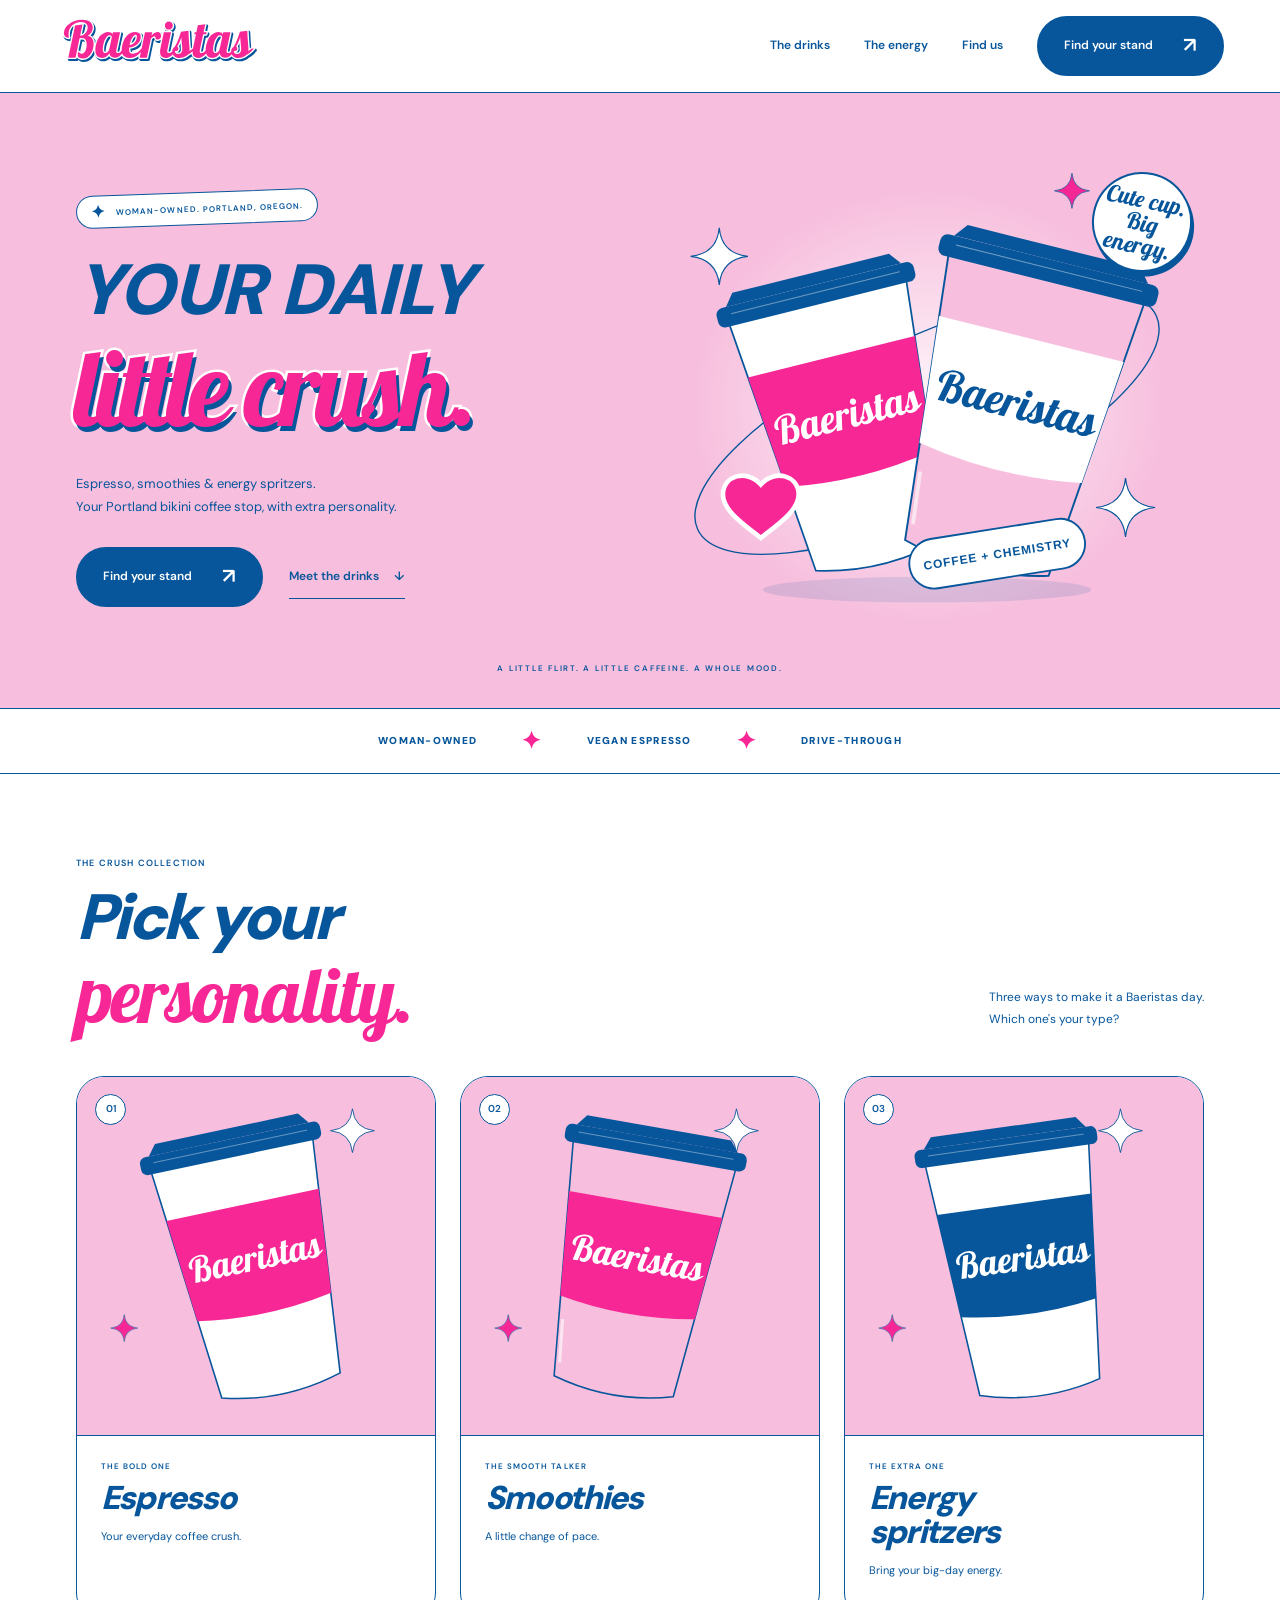
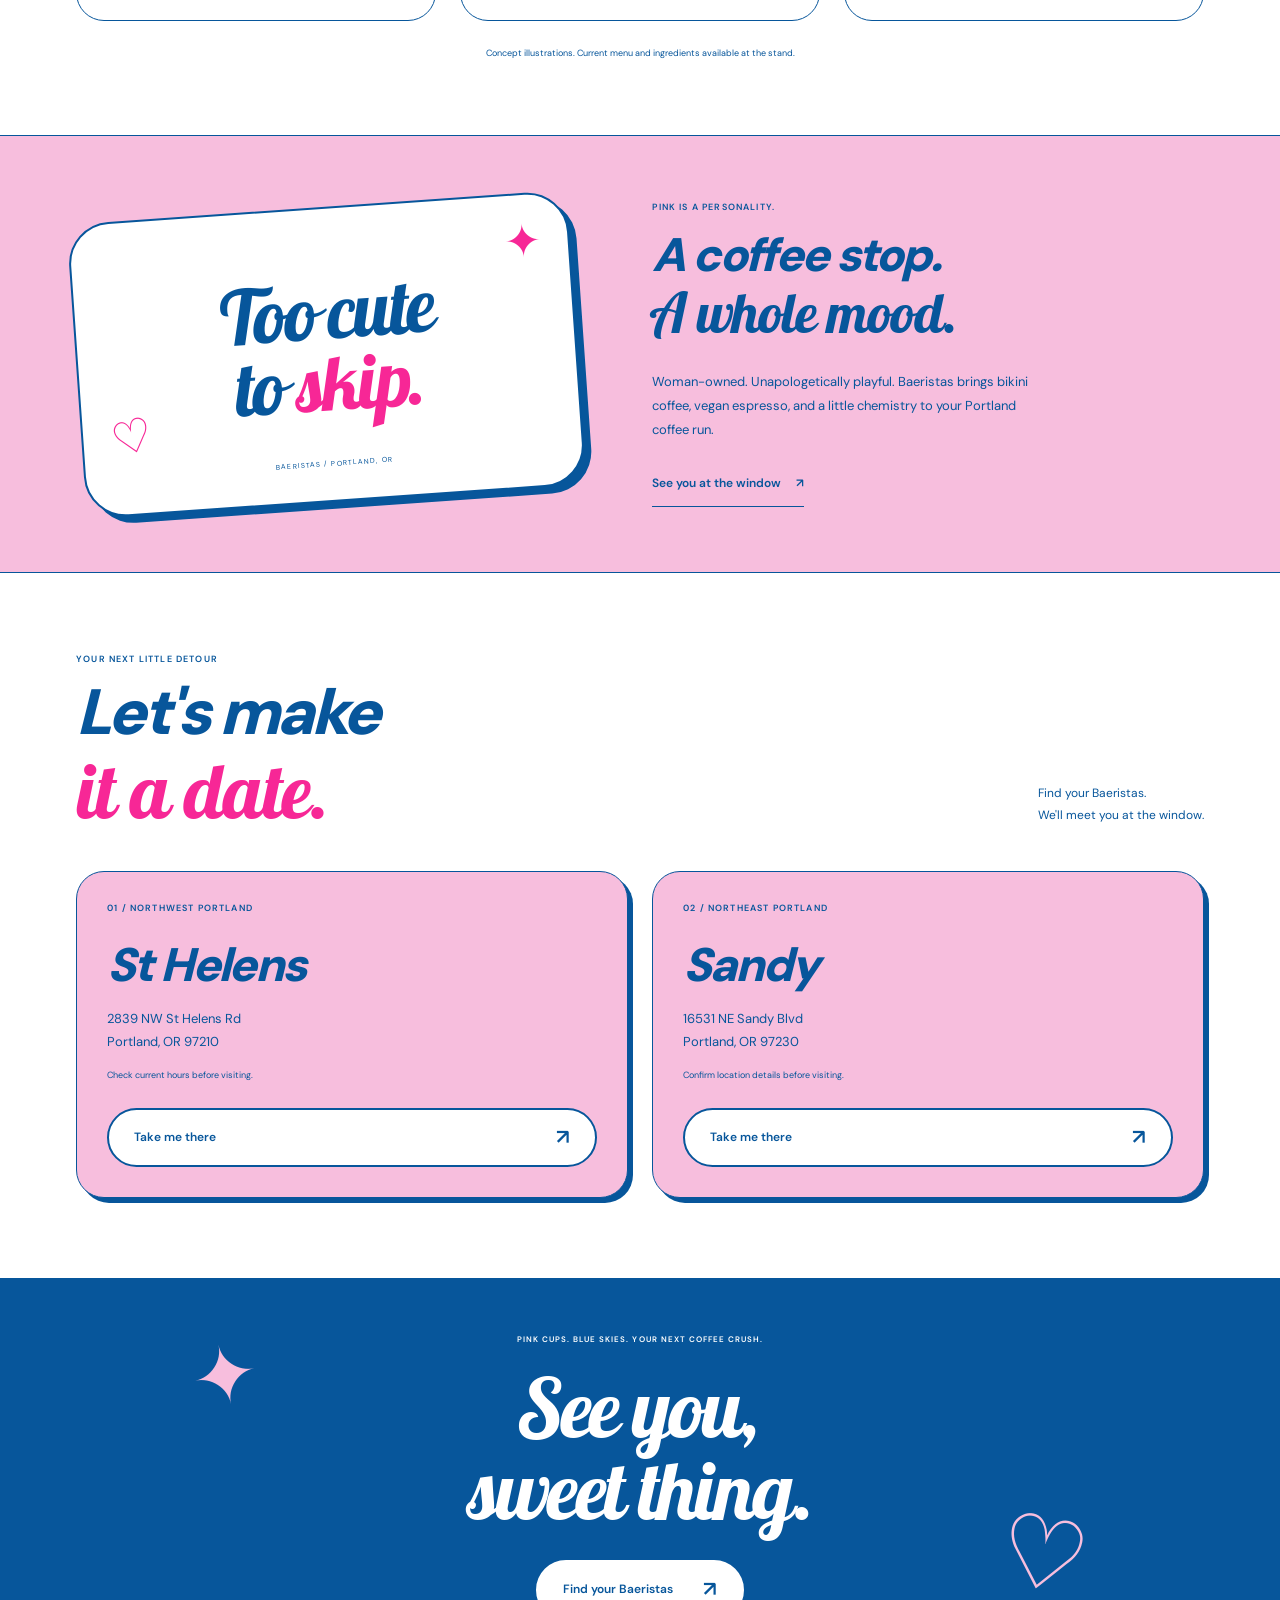
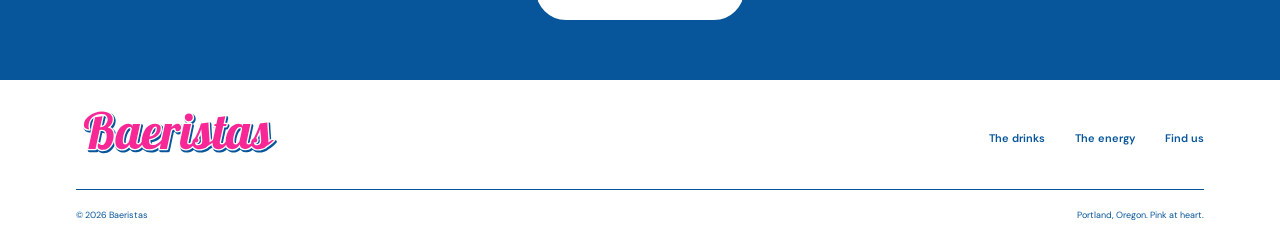
==== commit 84d7e6f8: "Fix mobile readability, CTA hierarchy, visit bar overlap and social previews" ====
--- a/website-mockup/index.html
+++ b/website-mockup/index.html
@@ -1,23 +1,25 @@
 <!doctype html><html lang="en"><head>
-<meta charset="utf-8"><meta name="viewport" content="width=device-width, initial-scale=1"><title>Baeristas — Your daily little crush.</title><meta name="description" content="Espresso, smoothies and energy spritzers with personality. Meet Baeristas, Portland’s woman-owned bikini coffee stop."><meta name="theme-color" content="#F7BEDD"><meta name="robots" content="noindex,nofollow"><link rel="icon" href="assets/heart-pink.svg" type="image/svg+xml"><link rel="stylesheet" href="style.css"><link rel="preload" href="assets/LobsterTwo-BoldItalic.ttf" as="font" type="font/ttf" crossorigin>
+<meta charset="utf-8"><meta name="viewport" content="width=device-width, initial-scale=1"><title>Baeristas — Your daily little crush.</title><meta name="description" content="Espresso, smoothies and energy spritzers with personality. Meet Baeristas, Portland’s woman-owned bikini coffee stop."><meta name="theme-color" content="#F7BEDD"><meta name="robots" content="noindex,nofollow"><link rel="icon" href="assets/favicon-32.png?v=mobile2" sizes="32x32" type="image/png"><link rel="icon" href="assets/favicon.svg?v=mobile2" type="image/svg+xml"><link rel="apple-touch-icon" href="assets/apple-touch-icon.png?v=mobile2" sizes="180x180">
+<meta property="og:type" content="website"><meta property="og:site_name" content="Baeristas"><meta property="og:title" content="Baeristas — Your daily little crush."><meta property="og:description" content="Espresso, smoothies and energy spritzers with personality. Portland’s woman-owned bikini coffee stop."><meta property="og:url" content="https://tehronporter.github.io/baeristasweb/"><meta property="og:image" content="https://tehronporter.github.io/baeristasweb/assets/social-share.png?v=mobile2"><meta property="og:image:secure_url" content="https://tehronporter.github.io/baeristasweb/assets/social-share.png?v=mobile2"><meta property="og:image:type" content="image/png"><meta property="og:image:width" content="1200"><meta property="og:image:height" content="630"><meta property="og:image:alt" content="Baeristas — Your daily little crush. Pink-and-blue branded coffee cup illustrations.">
+<meta name="twitter:card" content="summary_large_image"><meta name="twitter:title" content="Baeristas — Your daily little crush."><meta name="twitter:description" content="Espresso, smoothies and energy spritzers with personality. Portland’s woman-owned bikini coffee stop."><meta name="twitter:image" content="https://tehronporter.github.io/baeristasweb/assets/social-share.png?v=mobile2"><meta name="twitter:image:alt" content="Baeristas — Your daily little crush. Pink-and-blue branded coffee cup illustrations."><link rel="stylesheet" href="style.css?v=mobile2"><link rel="preload" href="assets/LobsterTwo-BoldItalic.ttf" as="font" type="font/ttf" crossorigin>
 </head><body>
 <a class="skip" href="#main">Skip to content</a>
 <header class="header"><a class="wordmark" href="#" aria-label="Baeristas home"><img src="assets/wordmark-sticker.svg" width="205" height="60" alt="Baeristas"></a><button class="menu-toggle" aria-label="Open navigation" aria-expanded="false" aria-controls="main-nav">Menu <span aria-hidden="true">＋</span></button><nav id="main-nav" aria-label="Main navigation"><a href="#drinks">The drinks</a><a href="#story">The energy</a><a href="#locations">Find us</a><a class="button" href="#locations">Find your stand <span aria-hidden="true">↗</span></a></nav></header>
 <main id="main">
-<section class="hero" aria-labelledby="hero-title"><div class="hero-inner wrap"><div class="hero-copy"><p class="eyebrow hero-label"><span aria-hidden="true">✦</span> Woman-owned. Portland, Oregon.</p><h1 id="hero-title"><span class="heavy">Your daily</span><em>little crush.</em></h1><p class="intro">Espresso, smoothies &amp; energy spritzers.<br>Your Portland bikini coffee stop, with extra personality.</p><div class="hero-actions"><a class="button" href="#locations">Find your stand <span aria-hidden="true">↗</span></a><a class="text-link" href="#drinks">Meet the drinks <span aria-hidden="true">↓</span></a></div></div><div class="hero-art"><span class="mini-sticker" aria-hidden="true">Cute cup.<br>Big energy.</span><img src="assets/hero-cup.svg" alt="Playful illustration of two Baeristas cups with pink sleeves, blue lids, hearts and sparkles" width="600" height="560" fetchpriority="high"></div><p class="hero-bottom">A LITTLE FLIRT. A LITTLE CAFFEINE. A WHOLE MOOD.</p></div></section>
+<section class="hero" aria-labelledby="hero-title"><div class="hero-inner wrap"><div class="hero-copy"><p class="eyebrow hero-label"><span aria-hidden="true">✦</span> Woman-owned. Portland, Oregon.</p><h1 id="hero-title"><span class="heavy">Your daily</span><em>little crush.</em></h1><p class="intro">Espresso, smoothies &amp; energy spritzers. <br>Your Portland bikini coffee stop, with extra personality.</p><div class="hero-actions"><a class="button" href="#locations">Find your stand <span aria-hidden="true">↗</span></a><a class="text-link" href="#drinks">Meet the drinks <span aria-hidden="true">↓</span></a></div></div><div class="hero-art"><span class="mini-sticker" aria-hidden="true">Cute cup.<br>Big energy.</span><img src="assets/hero-cup.svg?v=mobile2" alt="Playful illustration of two Baeristas cups with pink sleeves, blue lids, hearts and sparkles" width="600" height="560" fetchpriority="high"></div><p class="hero-bottom">A LITTLE FLIRT. A LITTLE CAFFEINE. A WHOLE MOOD.</p></div></section>
 <div class="brand-strip" aria-label="Woman-owned, vegan espresso, drive-through"><span>Woman-owned</span><span aria-hidden="true">✦</span><span>Vegan espresso</span><span aria-hidden="true">✦</span><span>Drive-through</span></div>
-<section id="drinks" class="drinks wrap" aria-labelledby="drinks-title"><div class="section-top"><div><p class="eyebrow">The crush collection</p><h2 id="drinks-title">Pick your<br><em>personality.</em></h2></div><p>Three ways to make it a Baeristas day.<br>Which one's your type?</p></div><div class="drink-grid">
-<article class="drink"><div class="drink-art"><span class="number">01</span><img src="assets/espresso.svg" alt="Illustrated Baeristas espresso cup" width="360" height="360" loading="lazy"></div><div class="drink-copy"><p class="micro">THE BOLD ONE</p><h3>Espresso</h3><p>Your everyday coffee crush.</p><span class="drink-flourish" aria-hidden="true">♡</span></div></article>
-<article class="drink"><div class="drink-art"><span class="number">02</span><img src="assets/smoothies.svg" alt="Illustrated pink Baeristas smoothie cup" width="360" height="360" loading="lazy"></div><div class="drink-copy"><p class="micro">THE SMOOTH TALKER</p><h3>Smoothies</h3><p>A little change of pace.</p><span class="drink-flourish" aria-hidden="true">♡</span></div></article>
-<article class="drink"><div class="drink-art"><span class="number">03</span><img src="assets/spritzers.svg" alt="Illustrated Baeristas energy spritzer cup" width="360" height="360" loading="lazy"></div><div class="drink-copy"><p class="micro">THE EXTRA ONE</p><h3>Energy<br class="desktop-break"> spritzers</h3><p>Bring your big-day energy.</p><span class="drink-flourish" aria-hidden="true">✦</span></div></article>
+<section id="drinks" class="drinks wrap" aria-labelledby="drinks-title"><div class="section-top"><div><p class="eyebrow">The crush collection</p><h2 id="drinks-title">Pick your<br><em>personality.</em></h2></div><p>Three ways to make it a Baeristas day. <br>Which one's your type?</p></div><div class="drink-grid">
+<article class="drink"><div class="drink-art"><span class="number">01</span><img src="assets/espresso.svg?v=mobile2" alt="Illustrated Baeristas espresso cup" width="360" height="360" loading="lazy"></div><div class="drink-copy"><p class="micro">THE BOLD ONE</p><h3>Espresso</h3><p>Your everyday coffee crush.</p></div></article>
+<article class="drink"><div class="drink-art"><span class="number">02</span><img src="assets/smoothies.svg?v=mobile2" alt="Illustrated pink Baeristas smoothie cup" width="360" height="360" loading="lazy"></div><div class="drink-copy"><p class="micro">THE SMOOTH TALKER</p><h3>Smoothies</h3><p>A little change of pace.</p></div></article>
+<article class="drink"><div class="drink-art"><span class="number">03</span><img src="assets/spritzers.svg?v=mobile2" alt="Illustrated Baeristas energy spritzer cup" width="360" height="360" loading="lazy"></div><div class="drink-copy"><p class="micro">THE EXTRA ONE</p><h3>Energy<br class="desktop-break"> spritzers</h3><p>Bring your big-day energy.</p></div></article>
 </div><p class="drink-note">Concept illustrations. Current menu and ingredients available at the stand.</p></section>
-<section id="story" class="story" aria-labelledby="story-title"><div class="story-inner wrap"><div class="story-art" aria-hidden="true"><span class="story-star">✦</span><span>Too cute<br>to <i>skip.</i></span><span class="story-heart">♡</span><small>BAERISTAS / PORTLAND, OR</small></div><div class="story-copy"><p class="eyebrow">Pink is a personality.</p><h2 id="story-title">A coffee stop.<br><em>A whole mood.</em></h2><p>Woman-owned. Unapologetically playful. Baeristas brings bikini coffee, vegan espresso, and a little chemistry to your Portland coffee run.</p><p>Pull up for a pick-me-up. Leave with a little extra personality in your day.</p><a class="text-link" href="#locations">See you at the window <span aria-hidden="true">↗</span></a></div></div></section>
-<section id="locations" class="locations wrap" aria-labelledby="locations-title"><div class="section-top"><div><p class="eyebrow">Your next little detour</p><h2 id="locations-title">Let's make<br><em>it a date.</em></h2></div><p>Find your Baeristas.<br>We'll meet you at the window.</p></div><div class="location-grid">
-<article class="location"><div class="location-top"><p class="micro">01 / NORTHWEST PORTLAND</p><span aria-hidden="true">↗</span></div><h3>St Helens</h3><address>2839 NW St Helens Rd<br>Portland, OR 97210</address><p class="hours">Check current hours before visiting.</p><a class="button" href="https://www.google.com/maps/dir/?api=1&amp;destination=2839%20NW%20St%20Helens%20Rd%2C%20Portland%2C%20OR%2097210" target="_blank" rel="noopener noreferrer">Take me there <span aria-hidden="true">↗</span><span class="sr-only"> Get directions to St Helens, opens a new tab</span></a></article>
-<article class="location"><div class="location-top"><p class="micro">02 / NORTHEAST PORTLAND</p><span aria-hidden="true">↗</span></div><h3>Sandy</h3><address>16531 NE Sandy Blvd<br>Portland, OR 97230</address><p class="hours">Confirm location details before visiting.</p><a class="button" href="https://www.google.com/maps/dir/?api=1&amp;destination=16531%20NE%20Sandy%20Blvd%2C%20Portland%2C%20OR%2097230" target="_blank" rel="noopener noreferrer">Take me there <span aria-hidden="true">↗</span><span class="sr-only"> Get directions to Sandy, opens a new tab</span></a></article>
+<section id="story" class="story" aria-labelledby="story-title"><div class="story-inner wrap"><div class="story-art" aria-hidden="true"><span class="story-star">✦</span><span>Too cute<br>to <i>skip.</i></span><span class="story-heart">♡</span><small>BAERISTAS / PORTLAND, OR</small></div><div class="story-copy"><p class="eyebrow">Pink is a personality.</p><h2 id="story-title">A coffee stop.<br><em>A whole mood.</em></h2><p>Woman-owned. Unapologetically playful. Baeristas brings bikini coffee, vegan espresso, and a little chemistry to your Portland coffee run.</p><a class="text-link" href="#locations">See you at the window <span aria-hidden="true">↗</span></a></div></div></section>
+<section id="locations" class="locations wrap" aria-labelledby="locations-title"><div class="section-top"><div><p class="eyebrow">Your next little detour</p><h2 id="locations-title">Let's make<br><em>it a date.</em></h2></div><p>Find your Baeristas. <br>We'll meet you at the window.</p></div><div class="location-grid">
+<article class="location"><div class="location-top"><p class="micro">01 / NORTHWEST PORTLAND</p></div><h3>St Helens</h3><address>2839 NW St Helens Rd<br>Portland, OR 97210</address><p class="hours">Check current hours before visiting.</p><a class="button" href="https://www.google.com/maps/dir/?api=1&amp;destination=2839%20NW%20St%20Helens%20Rd%2C%20Portland%2C%20OR%2097210" target="_blank" rel="noopener noreferrer">Take me there <span aria-hidden="true">↗</span><span class="sr-only"> Get directions to St Helens, opens a new tab</span></a></article>
+<article class="location"><div class="location-top"><p class="micro">02 / NORTHEAST PORTLAND</p></div><h3>Sandy</h3><address>16531 NE Sandy Blvd<br>Portland, OR 97230</address><p class="hours">Confirm location details before visiting.</p><a class="button" href="https://www.google.com/maps/dir/?api=1&amp;destination=16531%20NE%20Sandy%20Blvd%2C%20Portland%2C%20OR%2097230" target="_blank" rel="noopener noreferrer">Take me there <span aria-hidden="true">↗</span><span class="sr-only"> Get directions to Sandy, opens a new tab</span></a></article>
 </div></section>
 <section class="closing"><span class="closing-star" aria-hidden="true">✦</span><p class="eyebrow">Pink cups. Blue skies. Your next coffee crush.</p><p class="closing-script">See you,<br>sweet thing.</p><a class="button light" href="#locations">Find your Baeristas <span aria-hidden="true">↗</span></a><span class="closing-heart" aria-hidden="true">♡</span></section>
 </main>
 <footer class="footer wrap"><div class="footer-top"><a class="wordmark" href="#" aria-label="Baeristas home"><img src="assets/wordmark-sticker.svg" width="205" height="60" alt="Baeristas"></a><nav aria-label="Footer navigation"><a href="#drinks">The drinks</a><a href="#story">The energy</a><a href="#locations">Find us</a></nav></div><div class="footer-bottom"><small>© 2026 Baeristas</small><small>Portland, Oregon. Pink at heart.</small></div></footer>
-<a class="mobile-visit button" href="#locations" tabindex="-1" aria-hidden="true"><span>Make it a Baeristas day.</span><span>Find us ↗</span></a><script src="script.js"></script>
+<a class="mobile-visit button" href="#locations" tabindex="-1" aria-hidden="true"><span>Make it a Baeristas day.</span><span>Find us ↗</span></a><script src="script.js?v=mobile2"></script>
 </body></html>
--- a/website-mockup/style.css
+++ b/website-mockup/style.css
@@ -2,6 +2,109 @@
 :root{--pink:#F72796;--baby:#F7BEDD;--blue:#07569B;--white:#FFFFFF;--body:Body,Arial,sans-serif;--script:Script,cursive}*{box-sizing:border-box}html{scroll-behavior:smooth;scroll-padding-top:25px}body{margin:0;font-family:var(--body);color:var(--blue);background:var(--white);font-size:15px;line-height:1.65}h1,h2,h3,p{margin:0}a{color:inherit;text-decoration:none}button{font:inherit}img{display:block;max-width:100%}a:focus-visible,button:focus-visible{outline:3px solid var(--blue);outline-offset:5px}a,button{-webkit-tap-highlight-color:transparent}em{font-family:var(--script);font-weight:700;font-style:italic}h1,h2,h3{font-weight:900;letter-spacing:-.055em;line-height:1.04}h2{font-size:64px;font-style:italic}h2 em{font-size:1.2em;letter-spacing:-.025em;display:inline-block;color:var(--pink);line-height:1.15}h3{font-size:35px}.wrap{width:min(100%,1240px);padding-left:56px;padding-right:56px;margin:auto}.header{max-width:1440px;margin:auto;min-height:92px;padding:12px 56px;display:flex;align-items:center;justify-content:space-between;gap:30px}.wordmark{display:block;flex-shrink:0}.wordmark img{width:205px;height:60px;object-fit:contain}.header nav{display:flex;gap:34px;align-items:center;font-size:12px;font-weight:600}.header nav>a:not(.button){display:flex;min-height:44px;align-items:center}.button{min-height:52px;display:inline-flex;justify-content:space-between;align-items:center;gap:30px;padding:14px 25px;background:var(--blue);color:var(--white);border:2px solid var(--blue);border-radius:100px;font-size:12px;font-weight:600;line-height:1.3;transition:transform .2s,box-shadow .2s}.button:hover{transform:translateY(-2px);box-shadow:4px 4px 0 var(--pink)}.button span[aria-hidden]{font-size:21px}.eyebrow,.micro{font-size:9px;line-height:1.5;letter-spacing:.13em;font-weight:600;text-transform:uppercase}.hero{background:var(--baby);overflow:hidden;border-top:1px solid var(--blue);border-bottom:1px solid var(--blue)}.hero-inner{display:grid;grid-template-columns:1fr 1fr;align-items:center;position:relative;padding-top:48px;padding-bottom:33px;gap:0 20px}.hero-label{display:inline-flex;align-items:center;gap:10px;padding:7px 14px;border:1px solid var(--blue);border-radius:100px;font-size:8px;background:var(--white);transform:rotate(-2deg)}.hero-label span{font-size:17px;line-height:1}.hero h1{margin:28px 0 25px;position:relative;z-index:1}.hero h1 .heavy{display:block;text-transform:uppercase;font-style:italic;font-size:71px;line-height:1.05}.hero h1 em{display:block;font-size:106px;color:var(--pink);letter-spacing:-.045em;white-space:nowrap;-webkit-text-stroke:5px var(--white);paint-order:stroke fill;text-shadow:3px 5px 0 var(--blue);line-height:1.12;margin-left:-4px}.intro{font-size:13px;line-height:1.8;max-width:400px}.hero-actions{display:flex;align-items:center;gap:26px;margin-top:29px}.text-link{display:inline-flex;min-height:44px;align-items:center;gap:15px;font-size:12px;font-weight:600;border-bottom:1px solid var(--blue)}.text-link:hover{border-bottom-width:2px}.hero-art{position:relative;min-width:0}.hero-art>img{width:100%;height:auto}.mini-sticker{position:absolute;right:12px;top:6%;border:2px solid var(--blue);background:var(--white);border-radius:50%;width:100px;height:100px;display:flex;align-items:center;justify-content:center;text-align:center;font-family:var(--script);font-weight:700;font-style:italic;font-size:23px;line-height:1;transform:rotate(12deg);z-index:1;box-shadow:3px 4px 0 var(--blue)}.hero-bottom{grid-column:1/-1;text-align:center;font-size:8px;letter-spacing:.22em;font-weight:600;margin-top:4px}.brand-strip{display:flex;justify-content:center;align-items:center;gap:44px;padding:20px 24px;color:var(--blue);font-size:10px;letter-spacing:.13em;font-weight:900;text-transform:uppercase;border-bottom:1px solid var(--blue)}.brand-strip span:nth-child(even){font-size:24px;color:var(--pink);line-height:1}.drinks{padding-top:83px;padding-bottom:75px}.section-top{display:flex;justify-content:space-between;align-items:flex-end;gap:35px;margin-bottom:36px}.section-top .eyebrow{margin-bottom:14px}.section-top>p{font-size:12px;line-height:1.8;margin-bottom:9px}.drink-grid{display:grid;grid-template-columns:repeat(3,minmax(0,1fr));gap:24px}.drink{border:1px solid var(--blue);border-radius:28px;overflow:hidden;position:relative}.drink-art{position:relative;background:var(--baby);border-bottom:1px solid var(--blue)}.drink-art img{width:100%;height:auto}.number{position:absolute;top:17px;left:18px;border:1px solid var(--blue);border-radius:50%;width:31px;height:31px;display:flex;align-items:center;justify-content:center;font-size:10px;font-weight:600;background:var(--white)}.drink-copy{padding:24px;position:relative;min-height:184px}.drink-copy .micro{font-size:8px;margin-bottom:9px}.drink-copy h3{font-style:italic;font-size:33px;letter-spacing:-.055em}.drink-copy>p:not(.micro){font-size:11px;margin-top:12px}.drink-flourish{position:absolute;right:21px;top:18px;font-size:27px;color:var(--pink)}.drink-note{font-size:9px;text-align:center;margin-top:25px}.story{background:var(--baby);border-top:1px solid var(--blue);border-bottom:1px solid var(--blue);padding:65px 0}.story-inner{display:grid;grid-template-columns:1fr 1.1fr;gap:75px;align-items:center}.story-art{position:relative;background:var(--white);border:2px solid var(--blue);border-radius:42px;box-shadow:7px 7px 0 var(--blue);padding:66px 25px 30px;text-align:center;transform:rotate(-4deg)}.story-art>span:not(.story-star):not(.story-heart){font-family:var(--script);font-size:76px;line-height:.95;font-weight:700;font-style:italic;letter-spacing:-.035em;display:block}.story-art i{color:var(--pink);font-style:inherit}.story-star{position:absolute;top:10px;right:26px;font-size:45px;color:var(--pink)}.story-heart{position:absolute;left:29px;bottom:38px;font-size:46px;transform:rotate(-12deg);color:var(--pink)}.story-art small{display:block;font-size:7px;letter-spacing:.16em;margin-top:39px}.story-copy h2{font-size:47px;margin-top:16px;margin-bottom:25px}.story-copy h2 em{color:var(--blue)}.story-copy>p:not(.eyebrow){font-size:13px;line-height:1.85;max-width:390px;margin-bottom:17px}.story-copy .text-link{margin-top:4px}.locations{padding-top:80px;padding-bottom:80px}.location-grid{display:grid;grid-template-columns:1fr 1fr;gap:24px}.location{border:1px solid var(--blue);border-radius:28px;padding:30px;background:var(--baby);box-shadow:5px 5px 0 var(--blue)}.location-top{display:flex;align-items:center;justify-content:space-between;gap:15px}.location-top>span{font-size:28px;line-height:1}.location h3{font-style:italic;font-size:47px;margin:25px 0 17px}.location address{font-style:normal;font-size:13px;line-height:1.8}.hours{font-size:9px;margin-top:15px;margin-bottom:25px}.location .button{width:100%;background:var(--white);color:var(--blue)}.closing{text-align:center;position:relative;overflow:hidden;background:var(--blue);color:var(--white);padding:55px 24px 60px}.closing>.eyebrow{font-size:8px}.closing-script{font-family:var(--script);font-weight:700;font-style:italic;font-size:82px;line-height:1;letter-spacing:-.035em;margin:22px 0 29px}.button.light{color:var(--blue);background:var(--white);border-color:var(--white)}.closing-star{position:absolute;top:33px;left:15%;font-size:80px;color:var(--baby);transform:rotate(-12deg)}.closing-heart{position:absolute;bottom:42px;right:15%;font-size:100px;color:var(--baby);transform:rotate(12deg)}.footer{padding-top:28px;padding-bottom:23px}.footer-top{display:flex;align-items:center;justify-content:space-between;padding-bottom:21px;gap:30px}.footer nav{display:flex;gap:30px;font-size:11px;font-weight:600}.footer nav a{display:flex;align-items:center;min-height:44px}.footer-bottom{border-top:1px solid var(--blue);padding-top:18px;display:flex;justify-content:space-between;gap:18px}.footer-bottom small{font-size:9px}.menu-toggle,.mobile-visit{display:none}.skip{position:fixed;top:10px;left:10px;z-index:20;background:var(--blue);color:var(--white);padding:12px 20px;transform:translateY(-160%)}.skip:focus{transform:translateY(0)}.sr-only{position:absolute;width:1px;height:1px;overflow:hidden;clip:rect(0,0,0,0);white-space:nowrap}
 @media(max-width:1100px){.wrap{padding-left:36px;padding-right:36px}.header{padding-left:36px;padding-right:36px}.hero h1 .heavy{font-size:55px}.hero h1 em{font-size:82px}.hero-actions{gap:20px}.mini-sticker{width:78px;height:78px;font-size:19px}.story-inner{gap:40px}.story-copy h2{font-size:40px}.story-art>span:not(.story-star):not(.story-heart){font-size:65px}.drink-copy{padding:20px}.drink-copy h3{font-size:28px}.drink-flourish{right:14px;top:13px}}
 @media(max-width:800px){.header{min-height:80px}.header nav{gap:24px}.header nav .button{display:none}.wordmark img{width:178px;height:52px}.hero-inner{padding-top:34px;padding-bottom:25px;gap:0 10px}.hero h1 .heavy{font-size:45px}.hero h1 em{font-size:68px}.hero-label{font-size:6px;padding:6px 9px}.hero h1{margin:22px 0}.intro{font-size:11px}.hero-actions{flex-wrap:wrap;gap:8px 20px;margin-top:20px}.hero-actions .button{padding:13px 20px;min-height:48px}.hero-actions .text-link{font-size:10px}.mini-sticker{width:67px;height:67px;font-size:17px;right:0}.hero-bottom{margin-top:20px;font-size:7px}.brand-strip{gap:25px;font-size:8px}.drinks,.locations{padding-top:60px;padding-bottom:60px}h2{font-size:50px}.section-top>p{font-size:10px;max-width:190px}.drink-grid{gap:14px}.drink{border-radius:22px}.drink-copy{padding:17px;min-height:168px}.drink-copy h3{font-size:25px}.drink-copy .micro{font-size:6px}.drink-copy>p:not(.micro){font-size:10px}.drink-flourish{font-size:19px;right:12px;top:9px}.story{padding:50px 0}.story-inner{gap:30px}.story-art{padding:65px 18px 29px;border-radius:32px}.story-art>span:not(.story-star):not(.story-heart){font-size:56px}.story-copy h2{font-size:35px}.story-copy>p:not(.eyebrow){font-size:11px}.story-copy .eyebrow{font-size:8px}.story-copy .text-link{font-size:10px}.location{padding:23px}.location .micro{font-size:7px}.location h3{font-size:39px}.location address{font-size:12px}.hours{font-size:8px;min-height:27px}.closing-star{left:7%}.closing-heart{right:7%}}
-@media(max-width:600px){.wrap{padding-left:22px;padding-right:22px}.header{padding:10px 20px;min-height:73px;flex-wrap:wrap;gap:0}.wordmark img{width:169px;height:50px}.menu-toggle{display:inline-flex;align-items:center;gap:10px;justify-content:center;min-width:78px;min-height:44px;padding:6px 12px;border:1px solid var(--blue);border-radius:30px;font-size:10px;color:var(--blue);background:var(--white)}.menu-toggle span{font-size:20px;line-height:1}.header nav{display:none;flex-basis:100%;padding:18px 0 10px;align-items:stretch;gap:6px;flex-direction:column}.header nav.open{display:flex}.header nav a{justify-content:center}.header nav .button{display:flex;margin-top:8px}.hero-inner{display:flex;flex-direction:column;padding-top:24px;padding-bottom:22px;gap:0}.hero-copy{display:contents}.hero-label{order:0;font-size:7px;padding:6px 12px;letter-spacing:.08em}.hero h1{order:1;text-align:center;margin:23px 0 13px}.hero h1 .heavy{font-size:47px;letter-spacing:-.065em;line-height:1.05}.hero h1 em{font-size:78px;-webkit-text-stroke:4px var(--white);text-shadow:2px 4px 0 var(--blue);margin-left:0;line-height:1.12}.intro{order:2;text-align:center;font-size:11px;line-height:1.75;max-width:325px}.hero-art{order:3;width:100%;max-width:360px;margin-top:3px;margin-bottom:4px}.hero-art>img{height:277px;width:100%;object-fit:contain}.mini-sticker{width:65px;height:65px;font-size:17px;right:2px;top:4%;box-shadow:2px 3px 0 var(--blue)}.hero-actions{order:4;width:100%;margin-top:4px;display:grid;grid-template-columns:1fr auto;align-items:center;gap:17px}.hero-actions .button{min-height:50px;font-size:12px;padding:14px 21px;gap:24px}.hero-actions .text-link{font-size:10px;gap:10px;min-height:44px}.hero-bottom{order:5;margin-top:21px;font-size:6px;letter-spacing:.16em;max-width:100%}.brand-strip{gap:12px;padding:17px 16px;font-size:7px;letter-spacing:.05em;justify-content:space-between}.brand-strip span:nth-child(even){font-size:19px}.drinks{padding-top:43px;padding-bottom:40px}.section-top{display:block;margin-bottom:25px}.section-top .eyebrow{font-size:8px;margin-bottom:13px}h2{font-size:44px;line-height:1}h2 em{font-size:1.23em;line-height:1.12}.section-top>p{font-size:11px;max-width:100%;margin-top:20px}.drink-grid{grid-template-columns:1fr;gap:14px}.drink{display:grid;grid-template-columns:42% 1fr;border-radius:23px;min-height:162px}.drink-art{border-bottom:0;border-right:1px solid var(--blue);display:flex;align-items:center}.drink-art img{height:160px;object-fit:contain}.number{width:23px;height:23px;font-size:8px;top:10px;left:10px}.drink-copy{min-height:0;padding:28px 17px 18px;align-self:center}.drink-copy .micro{font-size:6px;letter-spacing:.09em;margin-bottom:7px}.drink-copy h3{font-size:25px;line-height:1.02;letter-spacing:-.05em}.drink-copy>p:not(.micro){font-size:9px;line-height:1.6;margin-top:10px;max-width:144px}.drink-flourish{font-size:19px;top:4px;right:12px}.desktop-break{display:none}.drink-note{text-align:left;font-size:8px;line-height:1.7;margin-top:19px;max-width:310px}.story{padding:39px 0 41px}.story-inner{grid-template-columns:1fr;gap:37px}.story-art{max-width:294px;justify-self:center;width:100%;padding:35px 20px 25px;border-radius:30px;box-shadow:5px 5px 0 var(--blue)}.story-art>span:not(.story-star):not(.story-heart){font-size:62px}.story-star{font-size:37px;right:15px;top:3px}.story-heart{font-size:39px;left:15px;bottom:22px}.story-art small{font-size:6px;margin-top:23px}.story-copy .eyebrow{font-size:8px}.story-copy h2{font-size:38px;margin:13px 0 20px;line-height:1.12}.story-copy>p:not(.eyebrow){font-size:12px;line-height:1.85;margin-bottom:13px}.story-copy .text-link{font-size:11px;margin-top:3px}.locations{padding-top:43px;padding-bottom:47px}.location-grid{grid-template-columns:1fr;gap:21px}.location{padding:23px;border-radius:24px;box-shadow:4px 4px 0 var(--blue)}.location .micro{font-size:7px}.location-top>span{font-size:22px}.location h3{font-size:40px;margin:20px 0 15px}.location address{font-size:12px}.hours{min-height:0;margin:13px 0 20px;font-size:8px}.location .button{min-height:49px;font-size:11px}.closing{padding:39px 22px 42px}.closing>.eyebrow{font-size:6px;letter-spacing:.08em}.closing-script{font-size:64px;margin:21px 0 27px}.closing-star{font-size:45px;left:5px;top:59px}.closing-heart{font-size:57px;right:6px;bottom:44px}.closing .button{font-size:11px;min-height:48px}.footer{padding-top:22px;padding-bottom:93px}.footer-top{flex-wrap:wrap;gap:12px;padding-bottom:17px}.footer .wordmark img{width:175px;height:52px}.footer nav{gap:22px;flex-basis:100%;font-size:10px}.footer-bottom{padding-top:16px}.footer-bottom small{font-size:8px}.mobile-visit{display:flex;position:fixed;bottom:max(13px,env(safe-area-inset-bottom));left:16px;right:16px;min-height:54px;padding:13px 20px;border:3px solid var(--white);z-index:8;font-size:10px;box-shadow:0 4px 15px #07569B33;opacity:0;visibility:hidden;transform:translateY(25px);transition:opacity .2s,transform .2s,visibility .2s}.mobile-visit.visible{opacity:1;visibility:visible;transform:translateY(0)}.mobile-visit>span:last-child{font-size:12px}.mobile-visit:hover{transform:none;box-shadow:0 4px 15px #07569B33}}
-@media(max-width:360px){.hero h1 .heavy{font-size:42px}.hero h1 em{font-size:69px}.hero-actions{gap:12px}.hero-actions .button{font-size:11px;padding:13px 17px;gap:17px}.hero-actions .text-link{font-size:9px}.drink-copy{padding-left:13px;padding-right:12px}.drink-copy h3{font-size:23px}.brand-strip{font-size:6px;gap:8px}}
+@media(max-width:700px){
+  html{scroll-padding-top:20px;scroll-padding-bottom:90px}
+  .wrap{padding-left:24px;padding-right:24px}
+  .header{padding:10px 20px;min-height:76px;flex-wrap:wrap;gap:0}
+  .wordmark img{width:177px;height:52px}
+  .menu-toggle{display:inline-flex;align-items:center;gap:12px;justify-content:center;min-width:88px;min-height:44px;padding:8px 14px;border:1px solid var(--blue);border-radius:30px;font-size:13px;color:var(--blue);background:var(--white)}
+  .menu-toggle span{font-size:22px;line-height:1}
+  .header nav{display:none;flex-basis:100%;padding:18px 0 10px;align-items:stretch;gap:8px;flex-direction:column;font-size:15px}
+  .header nav.open{display:flex}
+  .header nav a{justify-content:center;min-height:48px}
+  .header nav .button{display:flex;margin-top:8px}
+  .button{min-height:52px;font-size:14px;padding:14px 22px}
+  .text-link{min-height:48px;font-size:14px;gap:12px}
+  .eyebrow,.micro{font-size:11px;line-height:1.6;letter-spacing:.08em}
+  .hero-inner{display:flex;flex-direction:column;padding-top:24px;padding-bottom:22px;gap:0}
+  .hero-copy{display:contents}
+  .hero-label{order:0;font-size:10px;padding:7px 12px;letter-spacing:.015em;transform:none;gap:8px;max-width:100%}
+  .hero h1{order:1;text-align:center;margin:24px 0 18px;max-width:100%}
+  .hero h1 .heavy{font-size:clamp(36px,10.7vw,47px);letter-spacing:-.055em;line-height:1.08}
+  .hero h1 em{font-size:clamp(59px,17.5vw,78px);-webkit-text-stroke:3px var(--white);text-shadow:2px 4px 0 var(--blue);margin-left:0;line-height:1.17;letter-spacing:-.045em}
+  .intro{order:2;text-align:center;font-size:14px;line-height:1.7;max-width:355px}
+  .intro br{display:none}
+  .hero-actions{order:3;width:100%;max-width:360px;margin-top:22px;display:flex;flex-direction:column;align-items:stretch;gap:5px}
+  .hero-actions .button{width:100%;min-height:54px;font-size:15px;padding:15px 24px}
+  .hero-actions .text-link{font-size:14px;min-height:46px;gap:12px;justify-content:center;align-self:center;border-bottom:0}
+  .hero-art{order:4;width:100%;max-width:340px;margin-top:4px;margin-bottom:0}
+  .hero-art>img{height:234px;width:100%;object-fit:contain}
+  .mini-sticker{display:none}
+  .hero-bottom{display:none}
+  .brand-strip{display:grid;grid-template-columns:repeat(3,minmax(0,1fr));gap:12px;padding:18px 18px;font-size:11px;line-height:1.5;letter-spacing:0;text-align:center;align-items:center}
+  .brand-strip span:nth-child(even){display:none}
+  .drinks{padding-top:44px;padding-bottom:42px}
+  .section-top{display:block;margin-bottom:27px}
+  .section-top .eyebrow{font-size:11px;margin-bottom:14px}
+  h2{font-size:40px;line-height:1.1;letter-spacing:-.05em}
+  h2 em{font-size:1.2em;line-height:1.2}
+  .section-top>p{font-size:15px;line-height:1.7;max-width:100%;margin-top:18px;margin-bottom:0}
+  .section-top>p br{display:none}
+  .drink-grid{grid-template-columns:1fr;gap:16px}
+  .drink{display:grid;grid-template-columns:35% minmax(0,1fr);border-radius:23px;min-height:184px}
+  .drink-art{border-bottom:0;border-right:1px solid var(--blue);display:flex;align-items:center;min-width:0}
+  .drink-art img{height:178px;object-fit:contain}
+  .number{width:26px;height:26px;font-size:11px;top:10px;left:10px}
+  .drink-copy{min-height:0;padding:25px 18px;align-self:center;min-width:0}
+  .drink-copy .micro{font-size:10px;line-height:1.6;letter-spacing:.03em;margin-bottom:9px}
+  .drink-copy h3{font-size:27px;line-height:1.13;letter-spacing:-.045em;overflow-wrap:normal}
+  .drink-copy>p:not(.micro){font-size:14px;line-height:1.6;margin-top:10px;max-width:none}
+  .desktop-break{display:none}
+  .drink-note{font-size:12px;line-height:1.7;text-align:left;margin-top:22px;max-width:none}
+  .story{padding:40px 0 44px}
+  .story-inner{grid-template-columns:1fr;gap:35px}
+  .story-art{max-width:252px;justify-self:center;width:100%;padding:32px 20px 23px;border-radius:28px;box-shadow:4px 4px 0 var(--blue);transform:rotate(-3deg)}
+  .story-art>span:not(.story-star):not(.story-heart){font-size:54px;line-height:1}
+  .story-star{font-size:30px;right:12px;top:2px}
+  .story-heart{font-size:31px;left:14px;bottom:18px}
+  .story-art small{display:none}
+  .story-copy .eyebrow{font-size:11px}
+  .story-copy h2{font-size:36px;margin:14px 0 22px;line-height:1.15}
+  .story-copy>p:not(.eyebrow){font-size:16px;line-height:1.75;max-width:none;margin-bottom:17px}
+  .story-copy .text-link{font-size:14px;min-height:48px;margin-top:4px}
+  .locations{padding-top:44px;padding-bottom:48px}
+  .location-grid{grid-template-columns:1fr;gap:22px}
+  .location{padding:24px;border-radius:24px;box-shadow:4px 4px 0 var(--blue)}
+  .location .micro{font-size:11px;line-height:1.6;letter-spacing:.04em}
+  .location h3{font-size:35px;margin:18px 0 16px;line-height:1.1}
+  .location address{font-size:16px;line-height:1.65}
+  .hours{min-height:0;margin:16px 0 22px;font-size:12px;line-height:1.7}
+  .location .button{min-height:52px;font-size:14px;background:var(--blue);color:var(--white)}
+  .closing{padding:39px 24px 42px}
+  .closing>.eyebrow{font-size:11px;line-height:1.7;letter-spacing:.025em;position:relative;z-index:1;max-width:270px;margin:auto}
+  .closing-script{font-size:clamp(49px,13.8vw,62px);line-height:1.08;margin:22px auto 28px;position:relative;z-index:1;max-width:335px}
+  .closing-star{font-size:30px;left:9px;top:99px}
+  .closing-heart{font-size:37px;right:9px;bottom:25px}
+  .closing .button{font-size:14px;min-height:52px}
+  .footer{padding-top:24px;padding-bottom:26px}
+  .footer-top{flex-wrap:wrap;gap:14px;padding-bottom:20px}
+  .footer .wordmark img{width:177px;height:52px}
+  .footer nav{gap:24px;flex-basis:100%;font-size:14px;flex-wrap:wrap}
+  .footer nav a{min-height:48px}
+  .footer-bottom{padding-top:19px;flex-wrap:wrap;gap:8px 18px}
+  .footer-bottom small{font-size:12px;line-height:1.6}
+  .mobile-visit{display:flex;position:fixed;bottom:max(12px,env(safe-area-inset-bottom));left:16px;right:16px;min-height:56px;padding:14px 20px;border:3px solid var(--white);z-index:8;font-size:12px;box-shadow:0 4px 15px #07569B33;opacity:0;visibility:hidden;transform:translateY(25px);transition:opacity .2s,transform .2s,visibility .2s;gap:15px}
+  .mobile-visit.visible{opacity:1;visibility:visible;transform:translateY(0)}
+  .mobile-visit>span:last-child{font-size:14px;white-space:nowrap}
+  .mobile-visit:hover{transform:none;box-shadow:0 4px 15px #07569B33}
+  a,button{scroll-margin-bottom:90px}
+}
+@media(max-width:360px){
+  .wrap{padding-left:20px;padding-right:20px}
+  .header{padding-left:16px;padding-right:16px}
+  .wordmark img{width:160px}
+  .hero-label{font-size:9px;padding-left:10px;padding-right:10px}
+  .hero h1 em{font-size:clamp(55px,17.5vw,64px)}
+  .intro{font-size:14px}
+  .brand-strip{font-size:10px;gap:8px;padding-left:12px;padding-right:12px}
+  h2{font-size:37px}
+  .drink{grid-template-columns:32% minmax(0,1fr)}
+  .drink-copy{padding-left:15px;padding-right:15px}
+  .drink-copy h3{font-size:25px}
+  .drink-copy .micro{font-size:10px;letter-spacing:0}
+  .story-copy h2{font-size:33px}
+  .location{padding:21px}
+  .location .micro{font-size:10px}
+  .mobile-visit>span:first-child{font-size:11px}
+}
 @media(prefers-reduced-motion:reduce){html{scroll-behavior:auto}*{transition:none!important}}
